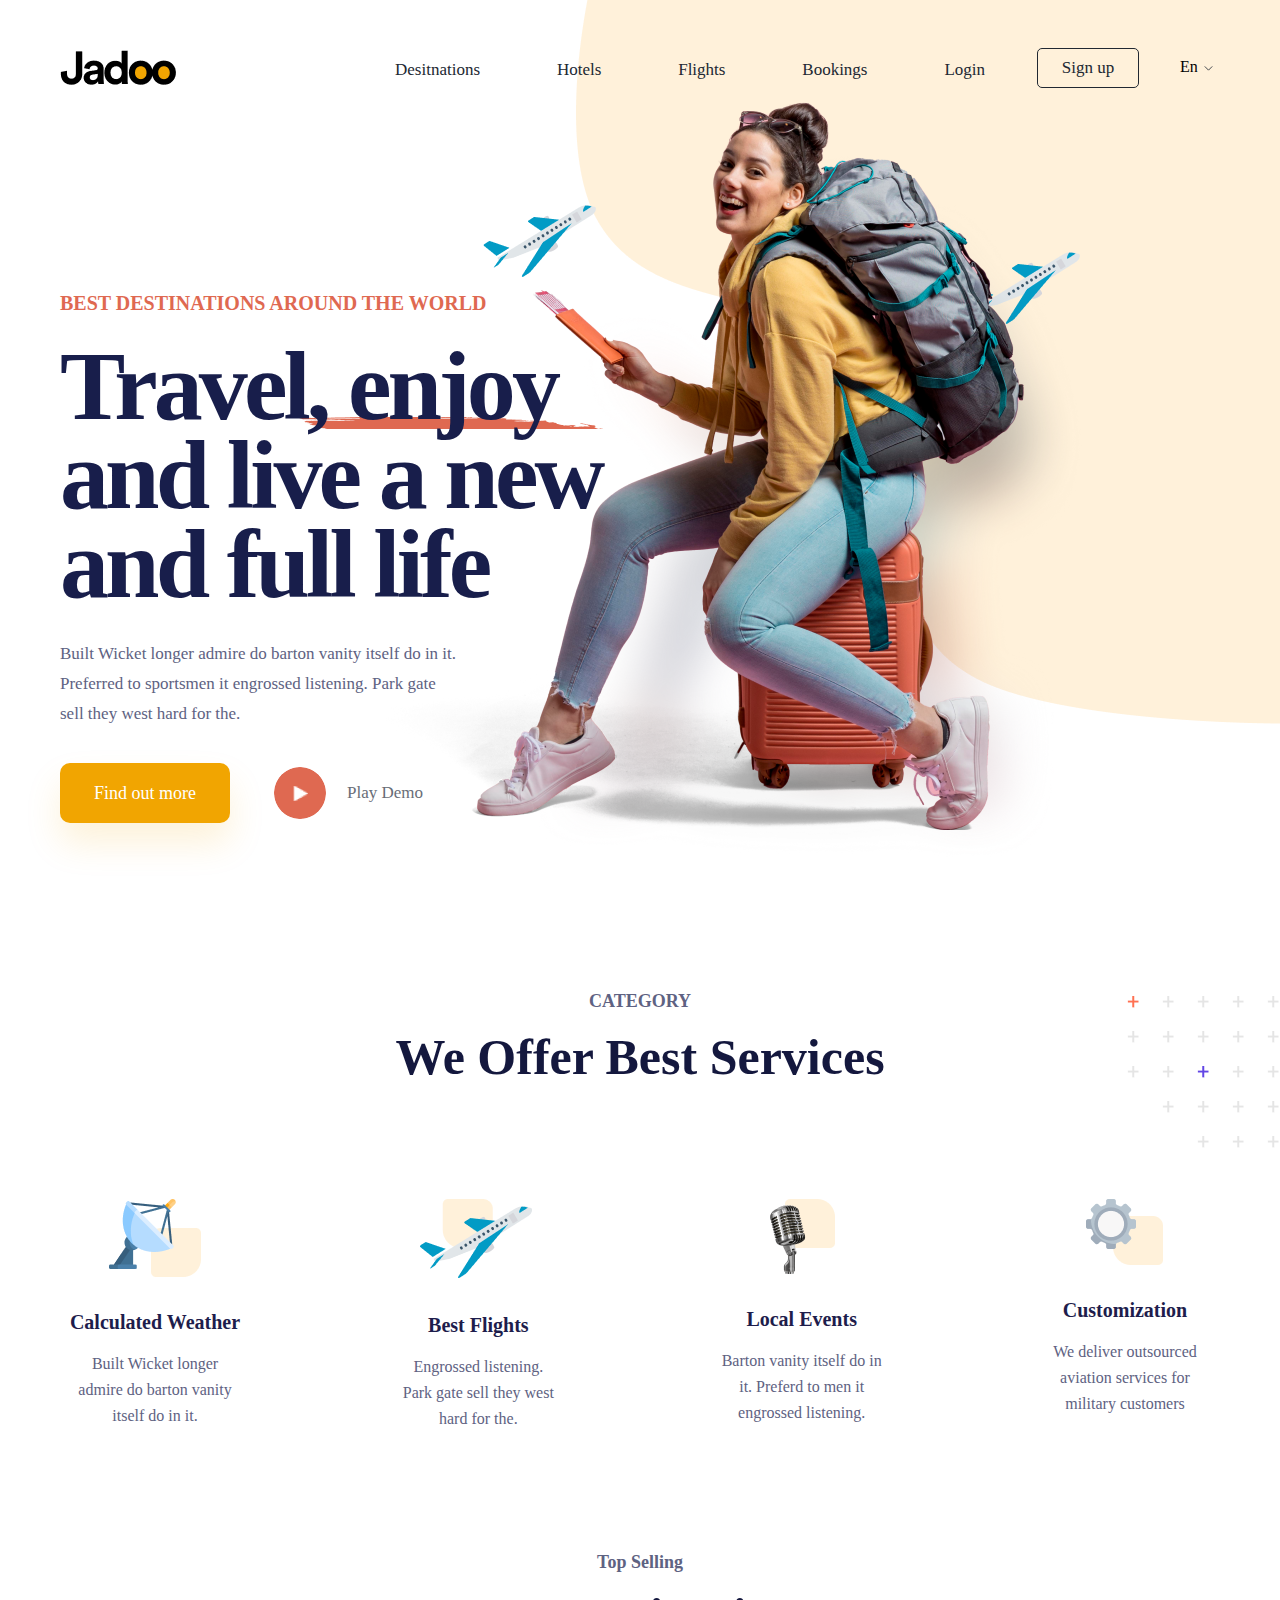
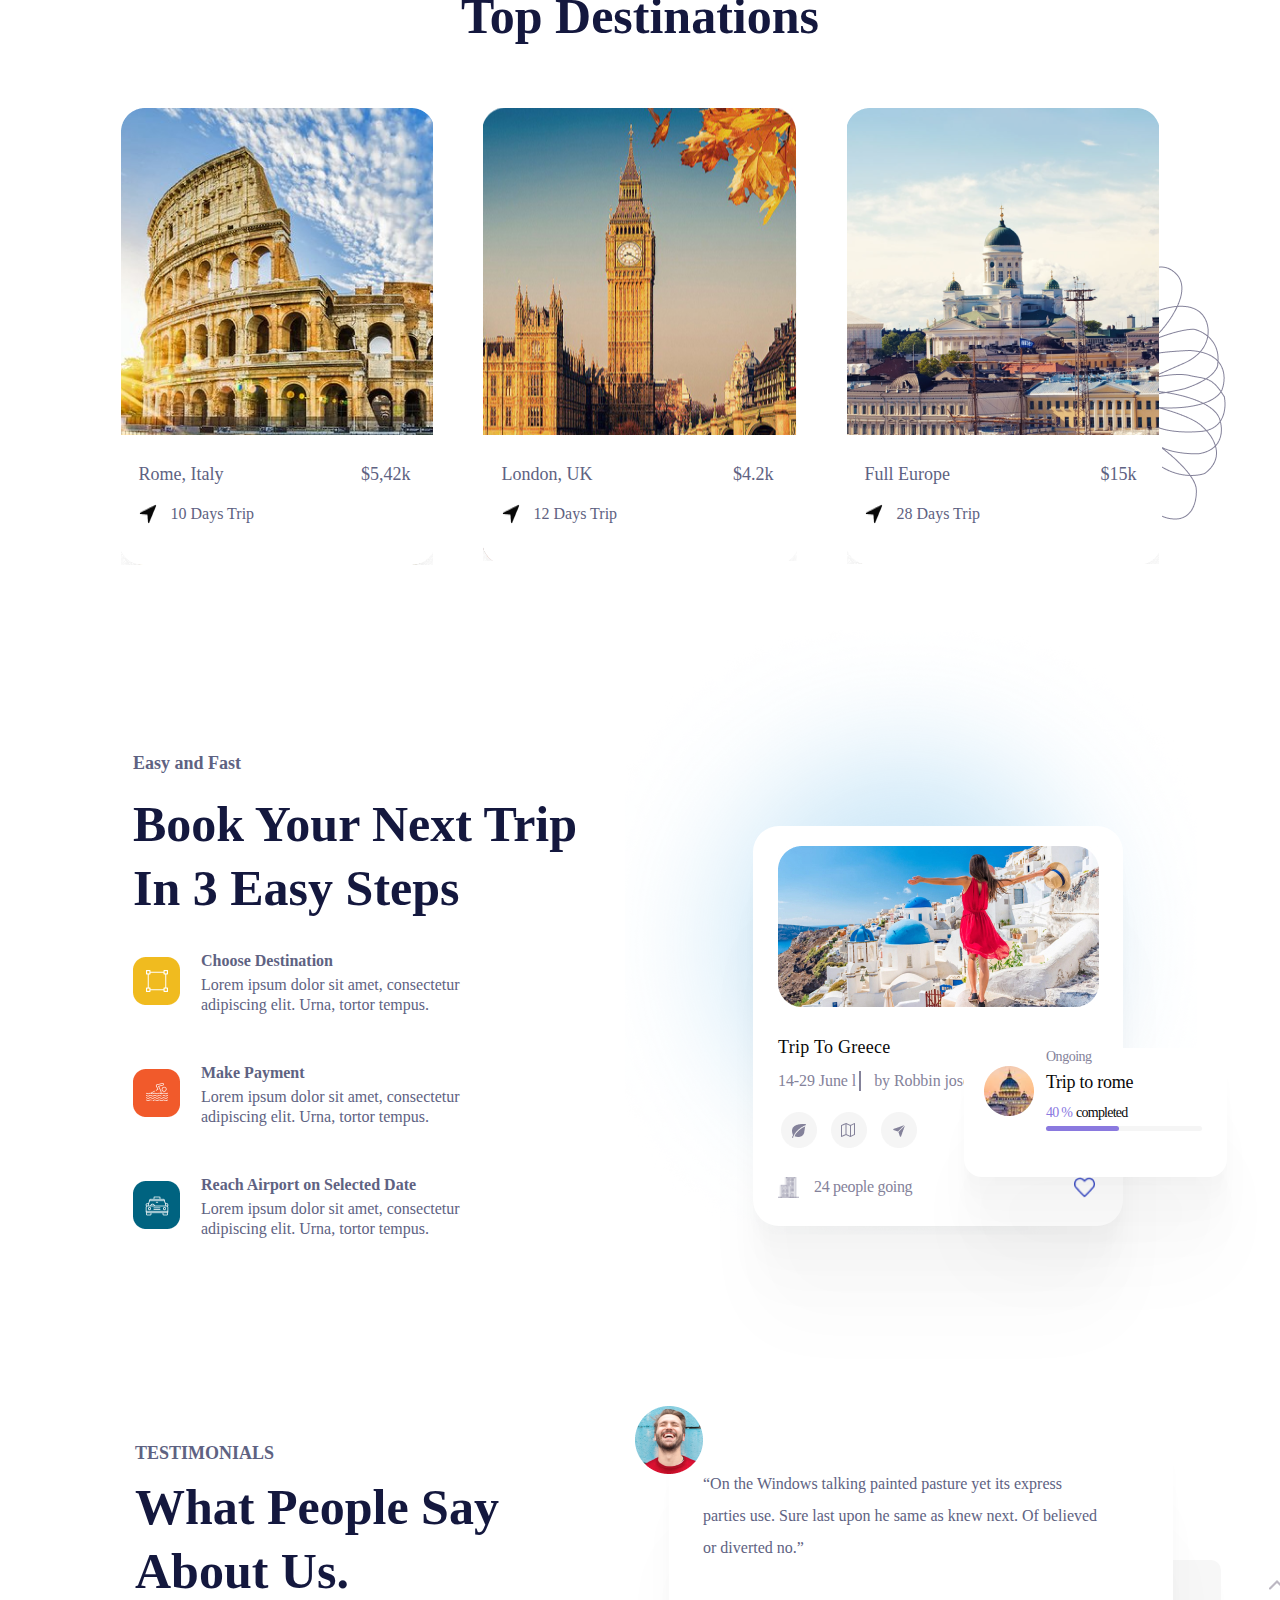
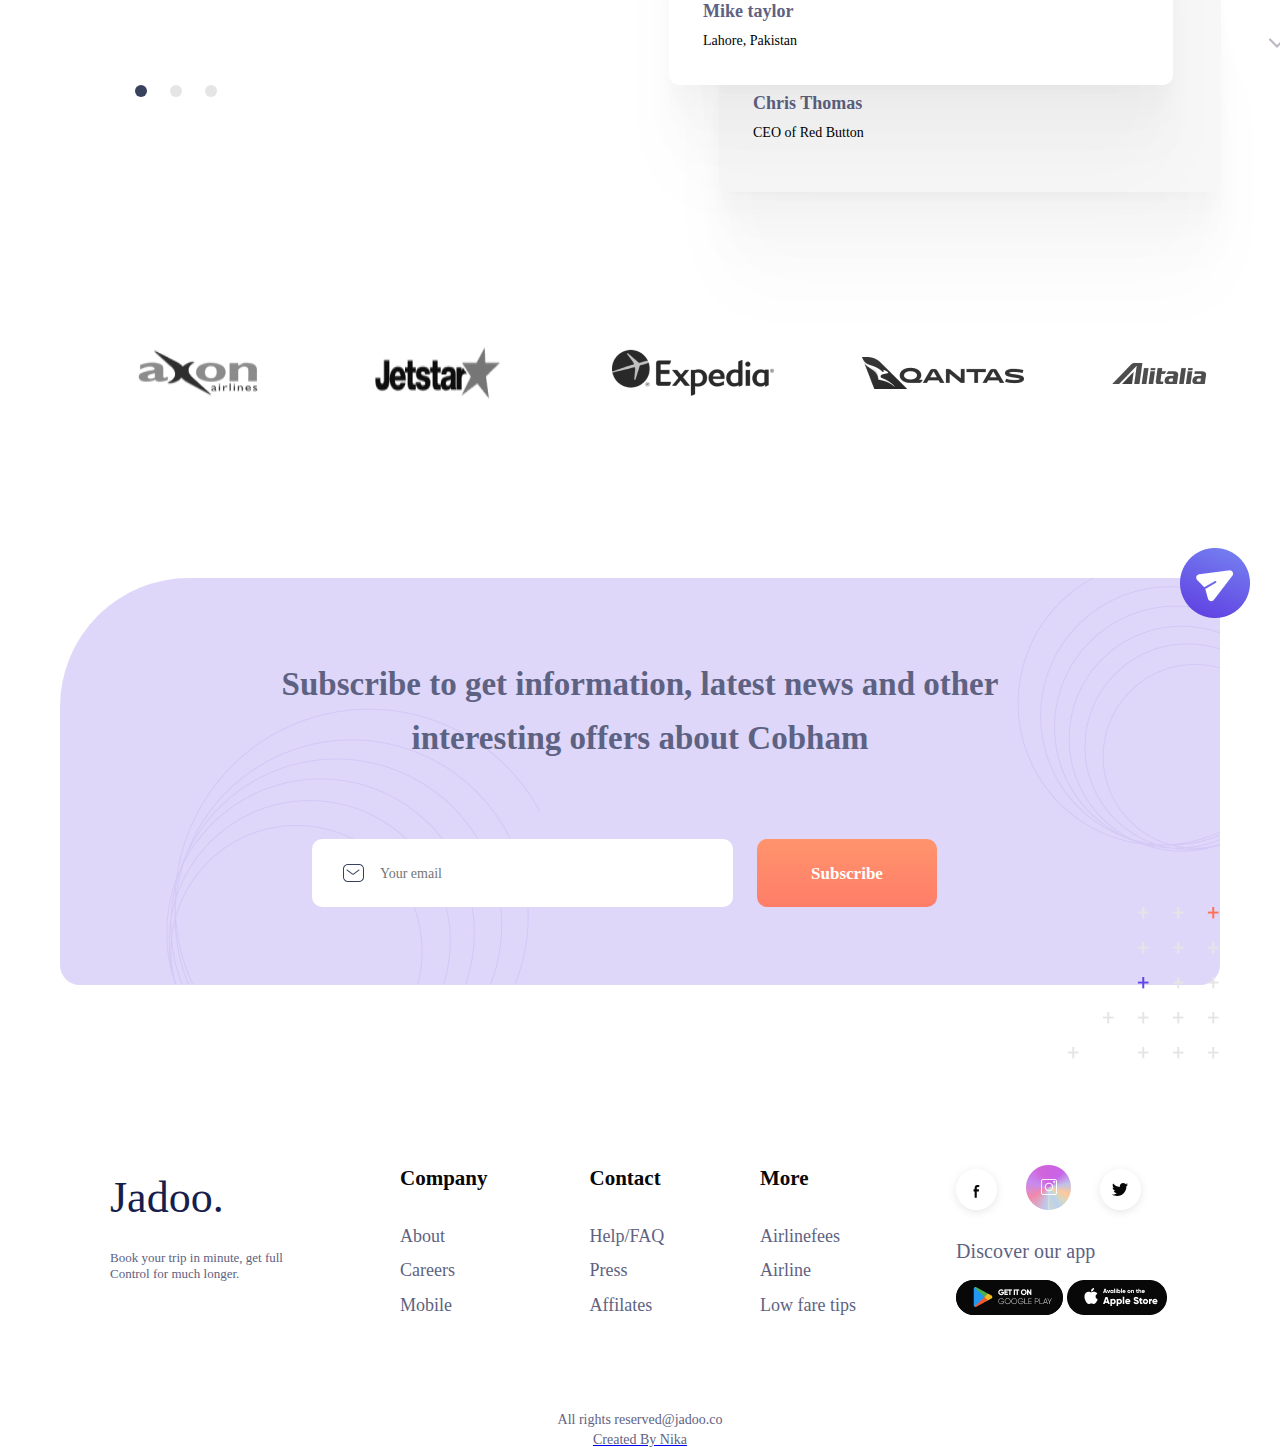
==== index.html @ 40cd3821 "Initial commit" ====
<!-- Created By Nika Titilokashvili -->

<!DOCTYPE html>
<html lang="en">

<head>
    <meta charset="UTF-8">
    <meta http-equiv="X-UA-Compatible" content="IE=edge">
    <meta name="viewport" content="width=device-width, initial-scale=1.0">
    <link rel="stylesheet" href="./css/reset.css">
    <link rel="stylesheet" href="./css/style.css">
    <title>Jadoo</title>
</head>

<body>

    <img src="./img/Decore.png" alt="decore" class="decore">
    <!-- 1160px -->

    <div class="main-cont">

        <header class="header-cont">

            <a href="#" class="logo-link">
                <img src="./img/Logo.png" alt="Logo" class="logo">
            </a>

            <div class="header-menu">

                <ul class="header__menu">

                    <a href="#destinations" class="header__menu-items-link">

                        <li class="header__menu-items">
                            Desitnations
                        </li>

                    </a>

                    <a href="#category" class="header__menu-items-link">

                        <li class="header__menu-items">
                            Hotels
                        </li>

                    </a>

                    <a href="#" class="header__menu-items-link">

                        <li class="header__menu-items">
                            Flights
                        </li>

                    </a>

                    <a href="#" class="header__menu-items-link">

                        <li class="header__menu-items">
                            Bookings
                        </li>

                    </a>

                    <a href="#" class="header__menu-items-link">

                        <li class="header__menu-items">
                            Login
                        </li>

                    </a>

                </ul>

                <div class="reg-cont">

                    <input type="button" value="Sign up" class="header-reg">

                    <div class="language" onclick="changeLanguage()">

                        <h1 class="en">En</h1>


                        <img src="./img/Vector 1.svg" alt="vector-down" class="vector-down">
                        <img src="./img/Vector 1 1.png" alt="vector-up" class="amis-dedac">

                        <div class="lang-drop">

                            <div class="lang-ge">

                                <h1 class="ge">Ge</h1>

                            </div>

                            <div class="lang-ru">

                                <h1 class="Ru">Ru</h1>

                            </div>

                        </div>

                    </div>

                </div>

            </div>

            <div class="burger-lines" onclick="burgerOpen()">
                <div class="line"></div>
                <div class="line"></div>
                <div class="line"></div>
            </div>
        </header>

        <div class="burger__menu-cont">

            <ul class="burger__menu-menu">

                <li class="burger__menu-menu-li">
                    Desitnations
                </li>

                <li class="burger__menu-menu-li">
                    Hotels
                </li>

                <li class="burger__menu-menu-li">
                    Flights
                </li>

                <li class="burger__menu-menu-li">
                    Bookings
                </li>

            </ul>

            <div class="log-reg-cont">
                
                <a href="#">
                    <h3 class="log-resp">Login</h3>
                </a>

                <input type="button" name="" value="Sign up" class="reg-resp">

            </div>

        </div>

        <div class="en-cont" onclick="enVectDown()">

            <h1 class="en1">
                EN
            </h1>

            <img src="./img/Vector 1.svg" alt="vector" class="vector-down-resp">
            <img src="./img/Vector 1 1.png" alt="vector" class="vector-up-resp">

        </div>

        <div class="en-resp-drop">
            <div class="ge-resp-cont">

                <h1 class="ge-resp">Ge</h1>

            </div>

            <div class="ru-resp-cont">

                <h1 class="ru-resp">Ru</h1>

            </div>
        </div>

        <section id="destinations">

            <div class="page1-desitnations">

                <div class="desitnation-cont">

                    <h2 class="desitnation-title">
                        Best Destinations around the world
                    </h2>

                    <h1 class="desitnation-title2">
                        Travel, enjoy
                        and live a new
                        and full life
                    </h1>

                    <p class="desitnation-text">
                        Built Wicket longer admire do barton vanity itself do in it. Preferred to sportsmen it engrossed
                        listening. Park gate sell they west hard for the.
                    </p>

                    <div class="desitnations-btn-cont">

                        <input type="button" value="Find out more" class="desitnation-btn">

                        <div class="desitnation__play-cont">

                            <img src="./img/playbtn.png" alt="Play" class="play-btn">

                            <h1 class="play-text">
                                Play Demo
                            </h1>

                        </div>

                    </div>

                </div>

                <img src="./img/gogodaplane.png" alt="girl-bg" class="girl-bg">


            </div>

        </section>

        <section id="category">

            <img src="./img/pluses.png" alt="pluses" class="pluses">

            <h2 class="category-title">
                CATEGORY
            </h2>

            <h1 class="category-title2">
                We Offer Best Services
            </h1>

            <div class="category-cards">


                <div class="category-card">

                    <img src="./img/calculated-weather.png" alt="weather" class="category-img">

                    <h2 class="category-card-title">
                        Calculated Weather
                    </h2>

                    <h3 class="category-card-text">
                        Built Wicket longer admire do barton vanity itself do in it.
                    </h3>

                    <div class="category-card-hov">

                    </div>

                </div>



                <div class="category-card">

                    <img src="./img/plane.png" alt="plane" class="category-img">

                    <h2 class="category-card-title">
                        Best Flights
                    </h2>

                    <h3 class="category-card-text">
                        Engrossed listening. Park gate sell they west hard for the.
                    </h3>

                    <div class="category-card-hov">

                    </div>

                </div>



                <div class="category-card">

                    <img src="./img/microphone.png" alt="microphone" class="category-img">

                    <h2 class="category-card-title">
                        Local Events
                    </h2>

                    <h3 class="category-card-text">
                        Barton vanity itself do in it. Preferd to men it engrossed listening.
                    </h3>


                    <div class="category-card-hov">

                    </div>

                </div>



                <div class="category-card">

                    <img src="./img/settings.png" alt="settings" class="category-img">

                    <h2 class="category-card-title">
                        Customization
                    </h2>

                    <h3 class="category-card-text">
                        We deliver outsourced
                        aviation services for
                        military customers
                    </h3>


                    <div class="category-card-hov">

                    </div>

                </div>

            </div>

        </section>

        <section id="top-selling">

            <h2 class="top-selling__title">
                Top Selling
            </h2>

            <h1 class="top-selling__title2">
                Top Destinations
            </h1>

            <div class="destination-cards">

                <img src="./img/desitnation-bg.png" alt="desitnation-bg" class="desitnation-bg">

                <div class="destination-card">

                    <img src="./img/rome-italy.png" alt="rome-italy" class="destination-card-img">

                    <div class="desitnation-card-texts">

                        <div class="designation-card-nameprice">

                            <h3 class="desitnation-card-name">
                                Rome, Italy
                            </h3>

                            <p class="desitnation-card-price">
                                $5,42k
                            </p>

                        </div>
                        <div class="desitnation-card-time">

                            <img src="./img/Navigation.png" alt="Navigation" class="navigation-icon">

                            <p class="designation-triptime">
                                10 Days Trip
                            </p>

                        </div>
                    </div>

                </div>

                <div class="destination-card">

                    <img src="./img/london-uk.png" alt="london-uk" class="destination-card-img">

                    <div class="desitnation-card-texts">

                        <div class="designation-card-nameprice">

                            <h3 class="desitnation-card-name">
                                London, UK
                            </h3>

                            <p class="desitnation-card-price">
                                $4.2k
                            </p>

                        </div>

                        <div class="desitnation-card-time">

                            <img src="./img/Navigation.png" alt="Navigation" class="navigation-icon">

                            <p class="designation-triptime">
                                12 Days Trip
                            </p>

                        </div>
                    </div>

                </div>



                <div class="destination-card">

                    <img src="./img/europe.png" alt="Europe" class="destination-card-img">

                    <div class="desitnation-card-texts">

                        <div class="designation-card-nameprice">

                            <h3 class="desitnation-card-name">
                                Full Europe
                            </h3>

                            <p class="desitnation-card-price">
                                $15k
                            </p>

                        </div>

                        <div class="desitnation-card-time">

                            <img src="./img/Navigation.png" alt="Navigation" class="navigation-icon">

                            <p class="designation-triptime">
                                28 Days Trip
                            </p>

                        </div>
                    </div>

                </div>

            </div>

        </section>

        <section id="easy-steps">

            <div class="next-trip">

                <h3 class="easy-steps-title">
                    Easy and Fast
                </h3>

                <h1 class="easy-steps-title2">
                    Book your next trip
                    in 3 easy steps
                </h1>

                <div class="easy-steps-lists">

                    <div class="choose-destination-cont">

                        <img src="./img/choose-destinations.png" alt="choose-destinations" class="easy-steps-list-img">

                        <div class="easy-steps-list-texts">

                            <p class="easy-steps-list-title">
                                Choose Destination
                            </p>

                            <p class="easy-steps-list-text">
                                Lorem ipsum dolor sit amet, consectetur
                                adipiscing elit. Urna, tortor tempus.
                            </p>

                        </div>

                    </div>



                    <div class="make-payment-cont">

                        <img src="./img/make-payment.png" alt="make-payment" class="easy-steps-list-img">

                        <div class="easy-steps-list-texts">

                            <p class="easy-steps-list-title">
                                Make Payment
                            </p>

                            <p class="easy-steps-list-text">
                                Lorem ipsum dolor sit amet, consectetur
                                adipiscing elit. Urna, tortor tempus.
                            </p>

                        </div>

                    </div>



                    <div class="make-payment-cont">

                        <img src="./img/reach-airport.png" alt="reach-airport" class="easy-steps-list-img">

                        <div class="easy-steps-list-texts">

                            <p class="easy-steps-list-title">
                                Reach Airport on Selected Date
                            </p>

                            <p class="easy-steps-list-text">
                                Lorem ipsum dolor sit amet, consectetur
                                adipiscing elit. Urna, tortor tempus.
                            </p>

                        </div>

                    </div>


                </div>

            </div>

            <div class="trip-to-greece-cont">

                <img src="./img/blue-shadow.png" alt="blue-shadow" class="blue-shadow">

                <div class="ongoing-trip-cont">

                    <img src="./img/Mask Group.png" alt="Mask" class="rome">

                    <div class="ongoing-trip-texts">

                        <h2 class="ongoing-trip-title">
                            Ongoing
                        </h2>

                        <h1 class="ongoing-trip-title2">
                            Trip to rome
                        </h1>

                        <div class="completed-cont">

                            <p class="pircent">
                                40 %
                            </p>

                            <p class="completed">
                                completed
                            </p>

                        </div>

                        <div class="label-bg">

                            <div class="label"></div>

                        </div>

                    </div>

                </div>

                <div class="trip-to-greece">

                    <img src="./img/trip-girl.jpg" alt="trip-girl" class="trip-girl">

                    <h2 class="trip-greece-title">
                        Trip To Greece
                    </h2>

                    <div class="trip-greece-texts">

                        <h2 class="trip-greece-date">
                            14-29 June l
                        </h2>

                        <div class="trip-line">

                        </div>

                        <p class="trip-greece-text">
                            by Robbin joseph
                        </p>

                    </div>

                    <div class="trip-greece-icones">

                        <img src="./img/LEAF.png" alt="LEAF" class="trip-greece-icon">

                        <img src="./img/map icon.png" alt="map-icon" class="trip-greece-map-icon">

                        <img src="./img/send.png" alt="send" class="trip-greece-icon">

                    </div>

                    <div class="people-going-cont">

                        <img src="./img/korpusi.png" alt="korpusi" class="korpusi">

                        <p class="people-going">
                            24 people going
                        </p>

                        <img src="./img/heart (6) 1.png" alt="heart" class="heart">

                    </div>

                </div>

            </div>

        </section>

        <section class="people-say">

            <div class="testimonial-titles">

                <h3 class="testimonial-title1">
                    Testimonials
                </h3>

                <h2 class="testimonial-title2">
                    What people say
                    about Us.
                </h2>

                <div class="points">

                    <div class="point1">

                    </div>

                    <div class="point2">

                    </div>

                    <div class="point3">

                    </div>

                </div>

            </div>

            <div class="people-cont">

                <div class="mike-cont">

                    <img src="./img/mike-photo.png" alt="mike" class="mike-photo">

                    <h2 class="mike-say">
                        “On the Windows talking painted pasture yet its express parties use. Sure last upon he same as
                        knew next. Of believed or diverted no.”
                    </h2>

                    <h3 class="mike-fullname">
                        Mike taylor
                    </h3>

                    <h3 class="mike-birth">
                        Lahore, Pakistan
                    </h3>

                </div>

                <div class="cris-cont">

                    <h2 class="mike-say">
                        “On the Windows talking painted pasture yet its express parties use. Sure last upon he same as
                        knew next. Of believed or diverted no.”
                    </h2>

                    <h3 class="mike-fullname">
                        Chris Thomas
                    </h3>

                    <h3 class="mike-birth">
                        CEO of Red Button
                    </h3>

                </div>

                <img src="./img/Vector 2.png" alt="vector" class="vector-up">
                <img src="./img/Vector.png" alt="vector" class="vector-down1">

            </div>

        </section>

        <section class="partners-cont">

            <img src="./img/axon.png" alt="axon" class="partners">

            <img src="./img/jetstar.png" alt="jetstar" class="partners">

            <img src="./img/expedia.png" alt="expedia" class="partners">

            <img src="./img/image 30.png" alt="qantas" class="partners-qantas">

            <img src="./img/alitalia.png" alt="alitalia" class="partners-alitalia">

        </section>

        <section class="subscribers">

            <img src="./img/line2.png" alt="line 2" class="line2">

            <h2 class="subscribe-title">
                Subscribe to get information, latest news and other
                interesting offers about Cobham
            </h2>

            <img src="./img/big-send.png" alt="send" class="big-send">

            <div class="email-btn-cont">

                <div class="email__input-cont">

                    <input type="email" placeholder="Your email" class="email-input">

                </div>

                <input type="button" value="Subscribe" class="subscribe-btn">

            </div>

            <img src="./img/pluses-subscribe.png" alt="pluses" class="subscribe-pluses">

        </section>

        <section id="last-header">

            <div class="jadoo-cont">

                <h2 class="jadoo-title">
                    Jadoo.
                </h2>

                <p class="jadoo-text">
                    Book your trip in minute, get full
                    Control for much longer.
                </p>

            </div>

            <div class="last__header-abouts-cont">

                <div class="company">

                    <h2 class="company-title">
                        Company
                    </h2>


                    <p class="company-menus">
                        About
                    </p>

                    <p class="company-menus">
                        Careers
                    </p>

                    <p class="company-menus">
                        Mobile
                    </p>

                </div>

                <div class="contact">

                    <h2 class="company-title">
                        Contact
                    </h2>


                    <p class="company-menus">
                        Help/FAQ
                    </p>

                    <p class="company-menus">
                        Press
                    </p>

                    <p class="company-menus">
                        Affilates
                    </p>

                </div>

                <div class="more">

                    <h2 class="company-title">
                        More
                    </h2>


                    <p class="company-menus">
                        Airlinefees
                    </p>

                    <p class="company-menus">
                        Airline
                    </p>

                    <p class="company-menus">
                        Low fare tips
                    </p>

                </div>

            </div>

            <div class="social-network__cont">

                <div class="social-networks">

                    <img src="./img/facebook.svg" alt="fb" class="social-networks-fb">

                    <img src="./img/instagram.png" alt="ig" class="social-networks-ig">

                    <img src="./img/twitter.svg" alt="twit" class="social-networks-twit">

                    <p class="social-text">
                        Discover our app
                    </p>

                    <div class="google-play-cont">

                        <img src="./img/Google Play.png" alt="google" class="google">

                        <img src="./img/Play Store.png" alt="app-store" class="app-store">

                    </div>

                </div>

            </div>

        </section>

        <p class="jadooco">
            All rights reserved@jadoo.co
        </p>

        <a href="https://www.facebook.com/nika.titilokashvili.16">
            <p class="Created">
                Created By Nika
            </p>
        </a>

    </div>

    <script src="./main.js"></script>
</body>

</html>
---- css/style.css ----
/* Created By Nika Titilokashvili */

.decore {
    position: absolute;
    right: 0;
    top: 0;
    z-index: -9;
}

.text-background-decore {
    margin-top: 100px;
    z-index: 2;
}

.main-cont {
    max-width: 1160px;
    width: 100%;
    margin: 0 auto;
}

html {
    scroll-behavior: smooth;
}

/* --------------------- Header --------------------- */

.header-cont {
    height: 40px;
    max-width: 1160px;
    width: 100%;
    margin-top: 48px;
}

.sticky {
    position: fixed;
}

.logo {
    margin-top: 2px;
}

.header-menu {
    width: 825px;
    height: 40px;
    float: right;
    display: flex;
    justify-content: space-between;
}

.header__menu {
    display: flex;
    justify-content: space-between;
    width: 590px;
}

.header__menu-items {
    margin-top: 9px;
    color: #212832;

    font-family: 'Poppins-reg';
    font-style: normal;
    font-weight: 400;
    font-size: 17px;
    line-height: 26px;
}

.header__menu-items-link {
    text-decoration: none;
}

.reg-cont {
    width: 183px;
    display: flex;
    float: right;
    justify-content: space-between;
}

.header-reg {
    width: 102px;
    height: 40px;
    background: none;
    border: 1px solid #212832;
    border-radius: 5px;
    color: #212832;

    font-family: 'Volkhov';
    font-style: normal;
    font-weight: 500;
    font-size: 17px;
    line-height: 22px;
}

.header-reg:hover {
    background-color: #000;
    color: #fff;
    cursor: pointer;
}

.language {
    width: 40px;
    display: flex;
}

.language:hover {
    cursor: pointer;
}

.en {
    margin-top: 11px;
}

.en:hover {
    cursor: pointer;
}

.ge {
    margin-top: 1px;
    margin-bottom: 3px;
}

.ge:hover {
    background-color: rgb(218, 215, 215);
    cursor: pointer;
}

.Ru:hover {
    background-color: rgb(218, 215, 215);
    cursor: pointer;
}

.vector-down {
    width: 9px;
    height: 5px;
    margin-top: 18px;
    margin-left: 6px;
}

.vector-down:hover {
    cursor: pointer;
}

.amis-dedac {
    width: 9px;
    height: 5px;
    margin-top: 18px;
    margin-left: 6px;
    display: none;
}

.lang-drop {
    position: absolute;
    margin-top: 30px;
    width: 40px;
    height: 40px;
    display: none;
}


/* --------------------- Desitnations ---------------------- */

.page1-desitnations {
    height: 100vh;
    display: flex;
}

.desitnation-cont {
    max-width: 630px;
    width: 100%;
    height: 535px;
    margin-top: 130px;
    z-index: 1;
}

.desitnation-title {
    margin-top: 70px;
    width: 430px;
    height: 30px;
    text-transform: uppercase;
    color: #DF6951;

    font-family: 'Poppins-bold';
    font-style: normal;
    font-weight: 700;
    font-size: 20px;
    line-height: 30px;
}

.desitnation-title2 {
    height: 267px;
    width: 545px;
    margin-top: 24px;
    letter-spacing: -0.04em;
    z-index: 3;
    color: #181E4B;
    background-image: url(../img/text-background.png);
    background-repeat: no-repeat;
    background-position: right top 75px;

    font-family: 'Volkhov';
    font-style: normal;
    font-weight: 700;
    font-size: 98px;
    line-height: 89px;
}

.desitnation-text {
    width: 400px;
    height: 90px;
    margin-top: 30px;
    color: #5E6282;

    font-family: 'Poppins-reg';
    font-style: normal;
    font-weight: 500;
    font-size: 17px;
    line-height: 30px;
}

.desitnations-btn-cont {
    width: 379px;
    height: 60px;
    margin-top: 34px;
    display: flex;
}

.desitnation-btn {
    width: 170px;
    height: 60px;
    text-align: center;
    color: #FFFFFF;
    background: #F1A501;
    box-shadow: 0px 20px 35px rgba(241, 165, 1, 0.15);
    border-radius: 10px;
    border: none;

    font-family: 'Google Sans';
    font-style: normal;
    font-weight: 500;
    font-size: 18px;
    line-height: 23px;
}

.desitnation-btn:hover {
    cursor: pointer;
    background: #ffae00;
    transition: 0.7s;
}

.desitnation__play-cont {
    display: flex;
    transition: 0.4s;
}

.desitnation__play-cont:hover {
    cursor: pointer;
    transition: 0.4s;
}

.desitnation__play-cont:hover .play-btn {
    margin-top: -3px;
    transition: 0.3s;
}

.desitnation__play-cont:hover .play-text {
    margin-top: 10px;
    transition: 0.4s;
}

.play-btn {
    width: 52px;
    height: 52px;
    margin-top: 4px;
    border-radius: 50%;
    margin-left: 44px;
}

.play-text {
    margin-top: 17px;
    margin-left: 21px;
    color: #686D77;

    font-family: 'Poppins-med';
    font-style: normal;
    font-weight: 500;
    font-size: 17px;
    line-height: 26px;
}

.play-text:hover {
    cursor: pointer;
}

.girl-bg {
    position: absolute;
    z-index: -2;
    top: 100px;
    right: 170px;
}

/* --------------------- category -------------------- */

#category {
    max-width: 1090px;
    width: 100%;
    margin: 0 auto;
    text-align: center;
    display: inline;
    position: relative;
}

.pluses {
    position: absolute;
    right: 0;
    transform: translateX(60px);
}

.category-title {
    color: #5E6282;

    font-family: 'Poppins-bold';
    font-style: normal;
    font-weight: 600;
    font-size: 18px;
    line-height: 27px;
}

.category-title2 {
    margin-top: 10px;
    color: #14183E;

    font-family: 'Volkhov';
    font-style: normal;
    font-weight: 700;
    font-size: 50px;
    line-height: 64px;
    text-transform: capitalize;
}

.category-cards {
    display: flex;
    width: 100%;
    justify-content: space-between;
}

.category-card {
    width: 190px;
    height: 227px;
    margin-top: 110px;
    text-align: center;
    align-items: center;
}

.category-card:hover {
    background: #FFFFFF;
    box-shadow: 0px 100px 80px rgba(0, 0, 0, 0.02), 0px 64.8148px 46.8519px rgba(0, 0, 0, 0.0151852), 0px 38.5185px 25.4815px rgba(0, 0, 0, 0.0121481), 0px 20px 13px rgba(0, 0, 0, 0.01), 0px 8.14815px 6.51852px rgba(0, 0, 0, 0.00785185), 0px 1.85185px 3.14815px rgba(0, 0, 0, 0.00481481);
    border-radius: 36px;
    width: 267px;
    height: 314px;
    transition: 0.7s;
}

.category-card:hover .category-card-hov {
    display: block;
}

.category-card-hov {
    display: none;
    background: #DF6951;
    border-radius: 30px 0px 10px;
    width: 100px;
    height: 100px;
    transform: translateY(30px);
    position: relative;
    left: -50px;
    z-index: -1;
}

.category-card-title {
    margin-top: 29px;
    color: #1E1D4C;

    font-family: 'Poppins-bold';
    font-style: normal;
    font-weight: 600;
    font-size: 20px;
    line-height: 27px;
}

.category-card-text {
    margin-top: 15px;
    color: #5E6282;
    width: 160px;
    margin: 15px auto 0 auto;

    font-family: 'Poppins';
    font-style: normal;
    font-weight: 500;
    font-size: 16px;
    line-height: 26px;
}

/* -------------------------- Top selling -------------------------- */

#top-selling {
    max-width: 1041px;
    width: 100%;
    margin: 123px auto 0 auto;
    text-align: center;
}

.top-selling__title {
    color: #5E6282;

    font-family: 'Poppins-bold';
    font-style: normal;
    font-weight: 600;
    font-size: 18px;
    line-height: 27px;
}

.top-selling__title2 {
    color: #14183E;
    margin-top: 8px;

    font-family: 'Volkhov';
    font-style: normal;
    font-weight: 700;
    font-size: 50px;
    line-height: 64px;
    text-transform: capitalize;
}

.destination-cards {
    margin-top: 60px;
    position: relative;
    display: flex;
    justify-content: space-between;
}

.destination-card {
    width: 315px;
    height: 457px;
    border-radius: 24px;
    position: relative;
    box-shadow: (0px 100px 80px rgba(0, 0, 0, 0.02)), (0px 64.8148px 46.8519px rgba(0, 0, 0, 0.0151852)), (0px 38.5185px 25.4815px rgba(0, 0, 0, 0.0121481)), (0px 20px 13px rgba(0, 0, 0, 0.01)), (0px 8.14815px 6.51852px rgba(0, 0, 0, 0.00785185)), (0px 1.85185px 3.14815px rgba(0, 0, 0, 0.00481481));
}

.destination-card-img {
    margin: 0 auto;
}

.destination-card:hover {
    filter: drop-shadow(0px 100px 80px rgba(0, 0, 0, 0.02)) drop-shadow(0px 64.8148px 46.8519px rgba(0, 0, 0, 0.0151852)) drop-shadow(0px 38.5185px 25.4815px rgba(0, 0, 0, 0.0121481)) drop-shadow(0px 20px 13px rgba(0, 0, 0, 0.01)) drop-shadow(0px 8.14815px 6.51852px rgba(0, 0, 0, 0.00785185)) drop-shadow(0px 1.85185px 3.14815px rgba(0, 0, 0, 0.00481481));
    border-radius: 24px;
    transition: 0.5s;
}

.desitnation-card-texts {
    width: 317px;
    height: 130px;
    background: #FFFFFF;
    border-radius: 0px 0px 24px 24px;
    position: absolute;
    left: -1px;
    right: 0;
    bottom: 0;
}

.designation-card-nameprice {
    margin-top: 28px;
    display: flex;
}

.desitnation-card-price {
    margin-right: 25px;
    margin-left: auto;
    color: #5E6282;

    font-family: 'Poppins-med';
    font-style: normal;
    font-weight: 500;
    font-size: 18px;
    line-height: 124.5%;
}

.desitnation-card-name {
    margin-left: 20px;
    color: #5E6282;

    font-family: 'Poppins-med';
    font-style: normal;
    font-weight: 500;
    font-size: 18px;
    line-height: 124.5%;
}

.desitnation-card-time {
    margin-top: 19px;
    display: flex;
}

.designation-triptime {
    color: #5E6282;

    font-family: 'Poppins-med';
    font-style: normal;
    font-weight: 500;
    font-size: 16px;
    line-height: 124.5%;
}

.navigation-icon {
    margin-left: 20px;
    margin-right: 14px;
}

.desitnation-bg {
    position: absolute;
    top: 158px;
    right: 0;
    transform: translateX(65px);
}


/* ------------------------------ easy steps ------------------------ */

#easy-steps {
    max-width: 1114px;
    width: 100%;
    margin: 185px auto 0 auto;
    transform: translateX(50px);
    display: flex;
}

.next-trip {
    width: 500px;
}

.easy-steps-title {
    color: #5E6282;

    font-family: 'Poppins-bold';
    font-style: normal;
    font-weight: 600;
    font-size: 18px;
    line-height: 27px;
}

.easy-steps-title2 {
    margin-top: 15px;
    width: 450px;
    color: #14183E;

    font-family: 'Volkhov';
    font-style: normal;
    font-weight: 700;
    font-size: 50px;
    line-height: 64px;
    text-transform: capitalize;
}

.easy-steps-lists {
    width: 395px;
    height: 289px;
    margin-top: 31px;
}

.choose-destination-cont {
    width: 395px;
    height: 64px;
    display: flex;
}

.easy-steps-list-img {
    width: 47px;
    height: 48px;
    margin-top: 6px;
    margin-right: 21px;
}

.easy-steps-list-title {
    color: #5E6282;

    font-family: 'Poppins-bold';
    font-style: normal;
    font-weight: 700;
    font-size: 16px;
    line-height: 124.5%;
}

.easy-steps-list-text {
    margin-top: 4px;
    color: #5E6282;

    font-family: 'Poppins';
    font-style: normal;
    font-weight: 400;
    font-size: 16px;
    line-height: 124.5%;
}

.make-payment-cont {
    width: 395px;
    height: 64px;
    display: flex;
    margin-top: 48px;
}

.trip-to-greece-cont {
    width: 485px;
    height: 459px;
    margin: auto auto auto 120px;
}

.trip-to-greece {
    width: 370px;
    height: 400px;
    margin-top: 60px;
    background: #FFFFFF;
    box-shadow: 0px 100px 80px rgba(0, 0, 0, 0.02), 0px 64.8148px 46.8519px rgba(0, 0, 0, 0.0151852), 0px 38.5185px 25.4815px rgba(0, 0, 0, 0.0121481), 0px 20px 13px rgba(0, 0, 0, 0.01), 0px 8.14815px 6.51852px rgba(0, 0, 0, 0.00785185), 0px 1.85185px 3.14815px rgba(0, 0, 0, 0.00481481);
    border-radius: 26px;
}

.trip-girl {
    margin-top: 20px;
    margin-left: 25px;
}

.trip-greece-title {
    margin-top: 26px;
    margin-left: 25px;
    color: #080809;

    font-family: 'Poppins-med';
    font-style: normal;
    font-weight: 500;
    font-size: 18px;
    line-height: 124.5%;
    letter-spacing: 0.015em;
}

.trip-greece-texts {
    margin-top: 13px;
    margin-left: 25px;
    display: flex;
}

.trip-line {
    background: #84829A;
    border: 1px solid #84829A;
    margin-left: 3px;
}

.trip-greece-date {
    color: #84829A;

    font-family: 'Poppins-med';
    font-style: normal;
    font-weight: 500;
    font-size: 16px;
    line-height: 124.5%;
    letter-spacing: -0.005em;
}

.trip-greece-text {
    margin-left: 13px;
    color: #84829A;

    font-family: 'Poppins-med';
    font-style: normal;
    font-weight: 500;
    font-size: 16px;
    line-height: 124.5%;
    letter-spacing: -0.005em;
}

.trip-greece-icones {
    width: 139px;
    height: 36px;
    margin-top: 21px;
    margin-left: 28px;
    justify-content: space-between;
}

.trip-greece-map-icon {
    margin-left: 10px;
    margin-right: 10px;
}

.people-going-cont {
    width: auto;
    height: 21px;
    margin-left: 25px;
    margin-top: 29px;
    display: flex;
}

.people-going {
    margin-left: 15px;
    width: 100px;
    color: #84829A;

    font-family: 'Poppins-med';
    font-style: normal;
    font-weight: 500;
    font-size: 16px;
    line-height: 124.5%;
    letter-spacing: -0.02em;
}

.blue-shadow {
    position: absolute;
    top: -120px;
    z-index: -3;
}

.ongoing-trip-cont {
    position: absolute;
    top: 298px;
    right: 20px;
    width: 263px;
    height: 129px;
    display: flex;
    background: #FFFFFF;
    box-shadow: 0px 100px 80px rgba(0, 0, 0, 0.02), 0px 64.8148px 46.8519px rgba(0, 0, 0, 0.0151852), 0px 38.5185px 25.4815px rgba(0, 0, 0, 0.0121481), 0px 20px 13px rgba(0, 0, 0, 0.01), 0px 8.14815px 6.51852px rgba(0, 0, 0, 0.00785185), 0px 1.85185px 3.14815px rgba(0, 0, 0, 0.00481481);
    border-radius: 18px;
}

.rome {
    margin: 18px 0 0 20px;
    width: 50px;
    height: 50px;
}

.ongoing-trip-title {
    color: #84829A;

    font-family: 'Poppins-med';
    font-style: normal;
    font-weight: 500;
    font-size: 14px;
    line-height: 124.5%;
    letter-spacing: -0.035em;
}

.ongoing-trip-texts {
    width: 156px;
    height: 89px;
    margin-left: 12px;
}

.ongoing-trip-title2 {
    margin-top: 6px;
    color: #080809;

    font-family: 'Poppins-med';
    font-style: normal;
    font-weight: 500;
    font-size: 18px;
    line-height: 124.5%;
    letter-spacing: -0.015em;
}

.completed-cont {
    width: 101px;
    height: 17px;
    margin-top: 10px;
    display: flex;
}

.pircent {
    color: #8A79DF;

    font-family: 'Poppins-med';
    font-style: normal;
    font-weight: 500;
    font-size: 14px;
    line-height: 124.5%;
    letter-spacing: -0.055em;
}

.completed {
    margin-left: 4px;
    color: #080809;

    font-family: 'Poppins-med';
    font-style: normal;
    font-weight: 500;
    font-size: 14px;
    line-height: 124.5%;
    letter-spacing: -0.055em;
}

.label-bg {
    margin-top: 5px;
    width: 156px;
    height: 5px;
    background: #F5F5F5;
    border-radius: 30px;
}

.label {
    background: #8A79DF;
    border-radius: 30px;
    width: 73px;
    height: 5px;
}

.heart {
    margin-left: 160px;
}


/* ------------------------------------- People say ------------------------------------ */

.people-say {
    max-width: 1160px;
    margin-top: 200px;
    margin: 200px auto 0 75px;
    display: flex;
    position: relative;
    width: 100%;
}

.testimonial-titles {
    max-width: 410px;
    width: 100%;
}

.testimonial-title1 {
    color: #5E6282;

    font-family: 'Poppins-bold';
    font-style: normal;
    font-weight: 600;
    font-size: 18px;
    line-height: 27px;
    text-transform: uppercase;
}

.testimonial-title2 {
    margin-top: 8px;
    color: #14183E;

    font-family: 'Volkhov';
    font-style: normal;
    font-weight: 700;
    font-size: 50px;
    line-height: 64px;
    text-transform: capitalize;
    color: #14183E;
}

.points {
    width: 82px;
    height: 12px;
    margin-top: 82px;
    display: flex;
    justify-content: space-between;
}

.point1 {
    width: 12px;
    height: 12px;
    background: #39425D;
    border-radius: 50%;
}

.point2 {
    width: 12px;
    height: 12px;
    background: #E5E5E5;
    border-radius: 50%;
}

.point3 {
    width: 12px;
    height: 12px;
    background: #E5E5E5;
    border-radius: 50%;
}

.people-cont {
    width: 590px;
    height: 356px;
    margin-left: 87px;
}

.mike-cont {
    position: absolute;
    width: 504px;
    height: 245px;
    margin-left: 37px;
    z-index: 2;

    background: #FFFFFF;
    box-shadow: 0px 100px 80px rgba(0, 0, 0, 0.02), 0px 64.8148px 46.8519px rgba(0, 0, 0, 0.0151852), 0px 38.5185px 25.4815px rgba(0, 0, 0, 0.0121481), 0px 20px 13px rgba(0, 0, 0, 0.01), 0px 8.14815px 6.51852px rgba(0, 0, 0, 0.00785185), 0px 1.85185px 3.14815px rgba(0, 0, 0, 0.00481481);
    border-radius: 10px;
}

.mike-photo {
    position: absolute;
    top: -34px;
    transform: translateX(-34px);
}

.mike-say {
    color: #5E6282;
    width: 402px;
    margin-top: 28px;
    margin-left: 34px;

    font-family: 'Poppins-med';
    font-style: normal;
    font-weight: 500;
    font-size: 16px;
    line-height: 32px;
}

.mike-fullname {
    margin: 34px auto auto 34px;
    color: #5E6282;

    font-family: 'Poppins-bold';
    font-style: normal;
    font-weight: 600;
    font-size: 18px;
    line-height: 27px;
}

.mike-birth {
    margin: 5px auto auto 34px;

    font-family: 'Poppins-med';
    font-style: normal;
    font-weight: 500;
    font-size: 14px;
    line-height: 21px;
}

.cris-cont {
    margin-top: 120px;
    margin-left: 87px;
    z-index: 1;
    width: 502px;
    height: 232px;
    background-color: #F7F7F7;
    box-shadow: 0px 100px 80px rgba(0, 0, 0, 0.02), 0px 64.8148px 46.8519px rgba(0, 0, 0, 0.0151852), 0px 38.5185px 25.4815px rgba(0, 0, 0, 0.0121481), 0px 20px 13px rgba(0, 0, 0, 0.01), 0px 8.14815px 6.51852px rgba(0, 0, 0, 0.00785185), 0px 1.85185px 3.14815px rgba(0, 0, 0, 0.00481481);
    border-radius: 10px;
}

.vector-up {
    position: absolute;
    right: 10px;
    top: 140px;
}

.vector-down1 {
    position: absolute;
    right: 10px;
    top: 198px;
}

/* ------------------------- Partners -------------------- */

.partners-cont {
    max-width: 1073px;
    margin-left: 73px;
    margin-top: 96px;
    display: flex;
    justify-content: space-between;
}

.partners {
    filter: grayscale(1);
    transition: 0.5s;
}

.partners:hover {
    filter: grayscale(0);
    background: #FFFFFF;
    box-shadow: 0px 100px 80px rgba(0, 0, 0, 0.02), 0px 64.8148px 46.8519px rgba(0, 0, 0, 0.0151852), 0px 38.5185px 25.4815px rgba(0, 0, 0, 0.0121481), 0px 20px 13px rgba(0, 0, 0, 0.01), 0px 8.14815px 6.51852px rgba(0, 0, 0, 0.00785185), 0px 1.85185px 3.14815px rgba(0, 0, 0, 0.00481481);
    border-radius: 10px;
    cursor: pointer;
    transition: 0.5s;
}

.partners-qantas {
    filter: grayscale(1);
    transition: 0.5s;
    width: 162px;
    height: 32px;
    margin: auto 0;
}

.partners-qantas:hover {
    filter: grayscale(0);
    background: #FFFFFF;
    box-shadow: 0px 100px 80px rgba(0, 0, 0, 0.02), 0px 64.8148px 46.8519px rgba(0, 0, 0, 0.0151852), 0px 38.5185px 25.4815px rgba(0, 0, 0, 0.0121481), 0px 20px 13px rgba(0, 0, 0, 0.01), 0px 8.14815px 6.51852px rgba(0, 0, 0, 0.00785185), 0px 1.85185px 3.14815px rgba(0, 0, 0, 0.00481481);
    border-radius: 10px;
    cursor: pointer;
}

.partners-alitalia {
    filter: grayscale(1);
    transition: 0.5s;
    width: 94px;
    height: 21px;
    margin: auto 0;
}

.partners-alitalia:hover {
    filter: grayscale(0);
    cursor: pointer;
    background: #FFFFFF;
    box-shadow: 0px 100px 80px rgba(0, 0, 0, 0.02), 0px 64.8148px 46.8519px rgba(0, 0, 0, 0.0151852), 0px 38.5185px 25.4815px rgba(0, 0, 0, 0.0121481), 0px 20px 13px rgba(0, 0, 0, 0.01), 0px 8.14815px 6.51852px rgba(0, 0, 0, 0.00785185), 0px 1.85185px 3.14815px rgba(0, 0, 0, 0.00481481);
    border-radius: 10px;
}

.subscribers {
    max-width: 1170px;
    height: 407px;
    background: #DFD7F9;
    margin-top: 124px;
    border-radius: 129px 20px 20px 20px;
    position: relative;
    z-index: 1;
    background-image: url(../img/subscribe\ line1.png);
    background-repeat: no-repeat;
    background-position-y: 45px;
}

/* .line1 {
    position: absolute;
    left: -80px;
    bottom: 5px;
    z-index: 2;
} */

.line2 {
    position: absolute;
    right: 0;
    top: 0;
}

.subscribe-title {
    margin: 0 auto;
    padding-top: 79px;
    width: 859px;
    height: 108px;
    color: #5E6282;

    font-family: 'Poppins-bold';
    font-style: normal;
    font-weight: 600;
    font-size: 33px;
    line-height: 54px;
    text-align: center;
}

.big-send {
    position: absolute;
    right: -30px;
    top: -30px;
}

.email__input-cont {
    width: 421px;
    height: 68px;
    background: #FFFFFF;
    border-radius: 10px;
    margin-left: 252px;
    background-image: url(../img/email.png);
    background-repeat: no-repeat;
    background-position: 31px;
    z-index: 3;
}

.email-input {
    margin-left: 66px;
    margin-top: 25px;
    font-family: 'Poppins-reg';
    font-style: normal;
    font-weight: 400;
    font-size: 14px;
    line-height: 17px;
    color: #39425D;
    border: none;
}

.email-btn-cont {
    display: flex;
    margin-top: 74px;
}

.subscribe-btn {
    width: 180px;
    height: 68px;
    margin-left: 24px;
    background: linear-gradient(180deg, #FF946D 0%, #FF7D68 100%);
    border-radius: 10px;
    border: none;
    color: #FFFFFF;
    font-family: 'opensansreg';
    font-style: normal;
    font-weight: 600;
    font-size: 17px;
    line-height: 23px;
    transition: 0.5s;
}

.subscribe-btn:hover {
    cursor: pointer;
    width: 190px;
    height: 75px;
    margin-top: -4px;
    transition: 0.4s;
}

.subscribe-pluses {
    position: absolute;
    right: -100px;
    bottom: -80px;
}

/* ----------------------------- last-header -------------------------- */

#last-header {
    width: 1060px;
    height: 160px;
    margin: 180px auto 0 auto;
    display: flex;
}

.jadoo-cont {
    width: 207px;
    height: 133px;
}

.jadoo-title {
    color: #181E4B;

    font-family: 'Poppins-med';
    font-style: normal;
    font-weight: 500;
    font-size: 44px;
    line-height: 66px;
}

.jadoo-text {
    color: #5E6282;
    margin-top: 19px;

    font-family: 'Poppins-med';
    font-style: normal;
    font-weight: 500;
    font-size: 13px;
    line-height: 124.5%;
}

.last__header-abouts-cont {
    width: 474px;
    height: 153px;
    margin-left: 83px;
    display: flex;
    justify-content: space-between;
}

.company {
    width: 108px;
    height: 151px;
}

.company-title {
    color: #080809;
    margin-bottom: 34px;

    font-family: 'Poppins-bold';
    font-style: normal;
    font-weight: 700;
    font-size: 21px;
    line-height: 124.5%;
}

.company-menus {
    margin-top: 12px;
    color: #5E6282;

    font-family: 'Poppins-med';
    font-style: normal;
    font-weight: 500;
    font-size: 18px;
    line-height: 124.5%;
}

.company-menus:hover {
    cursor: pointer;
    color: #444547;
}

.contact {
    width: 89px;
    height: 151px;
}

.more {
    width: 114px;
    height: 153px;
}

.social-network__cont {
    max-width: 214px;
    width: 100%;
    height: 147px;
    margin-left: 82px;
}

.social-networks {
    max-width: 200px;
    height: 45px;
}

/* .social-networks-img {
    background: #FFFFFF;
    box-shadow: 0px 2px 10px rgba(0, 0, 0, 0.1);
    border-radius: 50%;
}

.social-networks-img:hover {
    width: 45px;
    height: 45px;
} */

.social-networks-fb {
    background: #FFFFFF;
    box-shadow: 0px 2px 10px rgba(0, 0, 0, 0.1);
    border-radius: 50%;
    margin-right: 25px;
}

.social-networks-fb:hover {
    width: 45px;
    height: 45px;
    cursor: pointer;
}

.social-networks-ig:hover {
    width: 47px;
    height: 47px;
    cursor: pointer;
}

.social-networks-twit {
    background: #FFFFFF;
    box-shadow: 0px 2px 10px rgba(0, 0, 0, 0.1);
    border-radius: 50%;
    margin-left: 25px;
}

.social-networks-twit:hover {
    width: 45px;
    height: 45px;
    cursor: pointer;
}

.social-text {
    color: #5E6282;
    margin-top: 26px;

    font-family: 'Poppins-med';
    font-style: normal;
    font-weight: 500;
    font-size: 20px;
    line-height: 124.5%;
    letter-spacing: 0.005em;
}

.google-play-cont {
    width: 214px;
    height: 35px;
    margin-top: 16px;
    justify-content: space-between;
}

.google {
    width: 107px;
    height: 35px;
    background: #080809;
    border-radius: 17.5px;
}

.google:hover {
    cursor: pointer;
}

.app-store:hover {
    cursor: pointer;
}

.google-photo {
    margin: 7px 0 auto 17px;
}

.jadooco {
    color: #5E6282;
    text-align: center;
    margin-top: 86px;
    font-family: 'Poppins';
    font-style: normal;
    font-weight: 500;
    font-size: 14px;
    line-height: 124.5%;
}

.Created {
    color: #5E6282;
    text-align: center;
    margin-top: 5px;
    font-family: 'Poppins';
    font-style: normal;
    font-weight: 500;
    font-size: 14px;
    /* line-height: 124.5%; */
    text-decoration: none;
}

.fixed {
    background-color: black;
    z-index: 999;
    position: fixed;
}

.burger__menu-cont {
    position: absolute;
    background-color: #3e4042;
    right: 2px;
    width: 150px;
    height: 250px;
    display: none;
    z-index: 999;
}

.burger-lines {
    width: 46px;
    height: 38px;
    float: right;
    display: none;
}

.burger-lines:hover {
    cursor: pointer;
}

.line {
    width: 45px;
    height: 8px;
    background-color: black;
    margin-top: 3px;
}

.burger__menu-menu {
    display: grid;
    text-align: right;
}

.burger__menu-menu-li {
    margin-top: 9px;
    color: #f3f3f3;
    margin-right: auto;
    margin-left: auto;

    font-family: 'Poppins-reg';
    font-style: normal;
    font-weight: 400;
    font-size: 17px;
    line-height: 26px;
}

.en-cont {
    width: 40px;
    margin-right: 50px;
    margin-top: -30px;
    float: right;
    display: none;
}
.en-cont:hover {
    cursor: pointer;
}

.vector-up-resp {
    width: 9px;
    height: 5px;
    margin-top: 5px;
    margin-left: 5px;
    display: none;
}

.en-resp-drop {
    margin-top: -10px;
    width: 40px;
    float: right;
    margin-right: 50px;
    display: none;
}

.ru-resp-cont {
    margin-top: 2px;
}


.vector-down-resp {
    margin-top: 5px;
    margin-left: 5px;
    width: 9px;
    height: 5px;
}

.log-resp {
    color: #212832;

    font-family: 'Poppins-reg';
    font-style: normal;
    font-weight: 400;
    font-size: 17px;
    line-height: 26px;
}

.reg-resp {
    float: right;
    background: none;

    width: 102px;
    height: 40px;
    border: 1px solid #d8d8d8;
    border-radius: 5px;
    text-align: center;
    color: #f3f3f3;
}

.log-resp {
    color: #f3f3f3;
    text-align: center;
    margin-top: 20px;
    margin-bottom: 9px;

    font-family: 'Poppins-reg';
    font-style: normal;
    font-weight: 400;
    font-size: 17px;
    line-height: 26px;
}

.log-reg-cont {
    height: 100px;
    width: 100px;
    margin: 0 auto;
}

/* ----------------------- Responsive --------------------- */

@media (max-width: 1387px) {

    .blue-shadow {
        right: 50px;
    }

    .subscribe-pluses {
        right: 0;
    }

}

@media (max-width: 1210px) {

    .desitnation-cont {
        margin-left: 20px;
    }

    .girl-bg {
        width: 700px;
        height: 700px;
    }

    .logo {
        margin-left: 8px;
    }

}

@media (max-width: 990px) {

    .header-menu {
        display: none;
    }

    .burger-lines {
        display: block;
    }

    .header-menu {
        max-width: 200px;
    }

    .en-cont {
        display: flex;
        z-index: 999;
    }

}

@media (max-width: 920px) {

    .girl-bg {
        width: 600px;
        height: 600px;
    }

}

@media (max-width: 800px) {

    .girl-bg {
        display: none;
    }

    .decore {
        max-width: 98%;
    }

    .desitnation-cont {
        margin-top: 30px;
    }

    .desitnation-title2 {
        font-size: 80px;
        width: 95%;
    }

}

@media (max-width: 510px) {

    .desitnation-title2 {
        font-size: 70px;
        line-height: 70px;
    }

    .desitnation-text {
        margin-top: -30px;
    }

    .desitnation-cont {
        margin-top: 10px;
    }

}

@media (max-width: 480px) {

    .desitnation-title {
        font-size: 17px;
        margin-top: 30px;
    }

}

@media (max-width: 450px) {

    .desitnation-text {
        font-size: 16px;
        line-height: 20px;
    }

    .desitnations-btn-cont {
        margin-top: 20px;
    }

}

@media (max-width: 440px) {

    .desitnation-title2 {
        font-size: 60px;
        background-image: none;
    }

    .desitnation-text {
        width: 90%;
    }

}

@media (max-width: 420px) {

    .play-btn {
        margin-left: 10px;
    }

}

@media (max-width: 410px) {

    .desitnation-title {
        font-size: 15px;
    }

}

@media (max-width: 385px) {

    .desitnation-title2 {
        font-size: 55px;
        line-height: 55px;
    }

}

@media (max-width: 380px)  {

    .desitnation-btn {
        width: 140px;
        height: 50px;
    }

    .play-btn {
        width: 40px;
        height: 40px;
    }

    .play-text {
        margin-top: 11px;
        margin-left: 5px;
    }

}

@media (max-width: 365px) {

    .desitnation-title {
        font-size: 13px;
    }

}

@media (max-width: 360px) {

    .desitnation-title2 {
        width: 90%;
    }

}
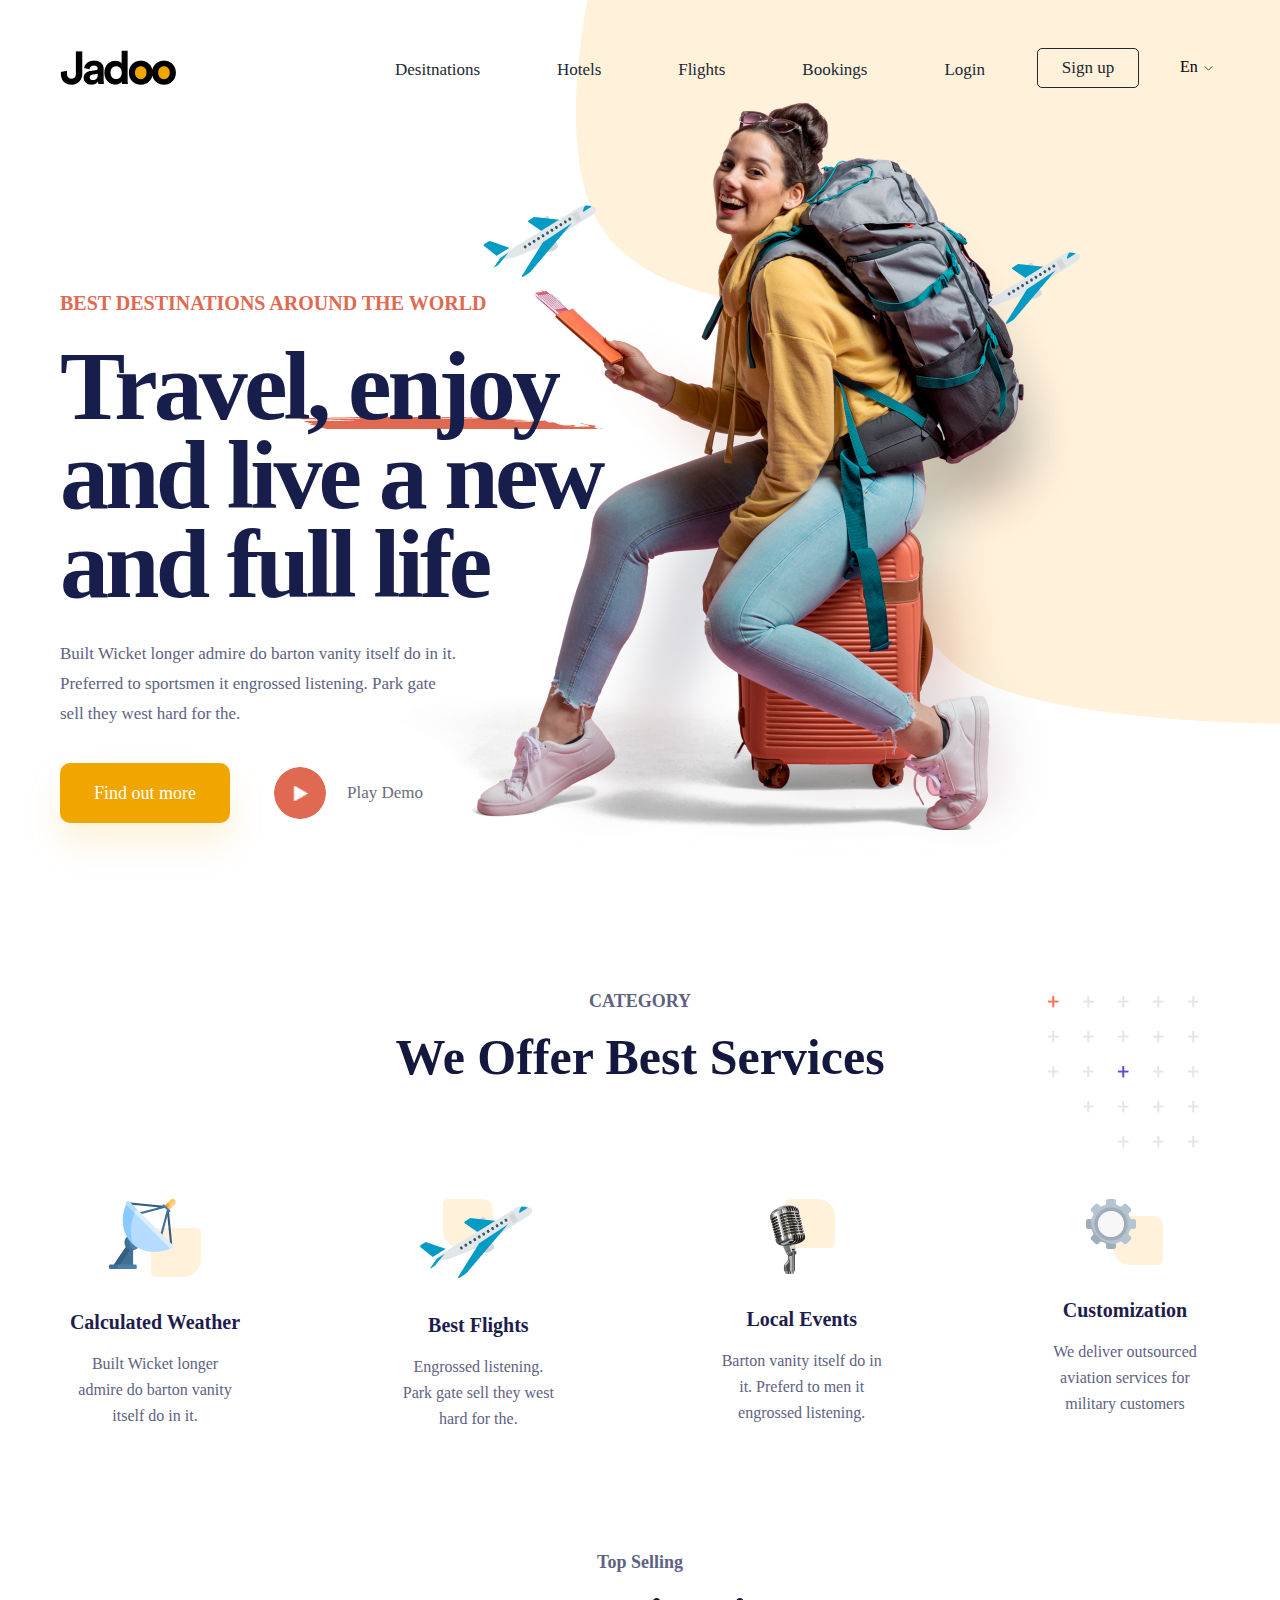
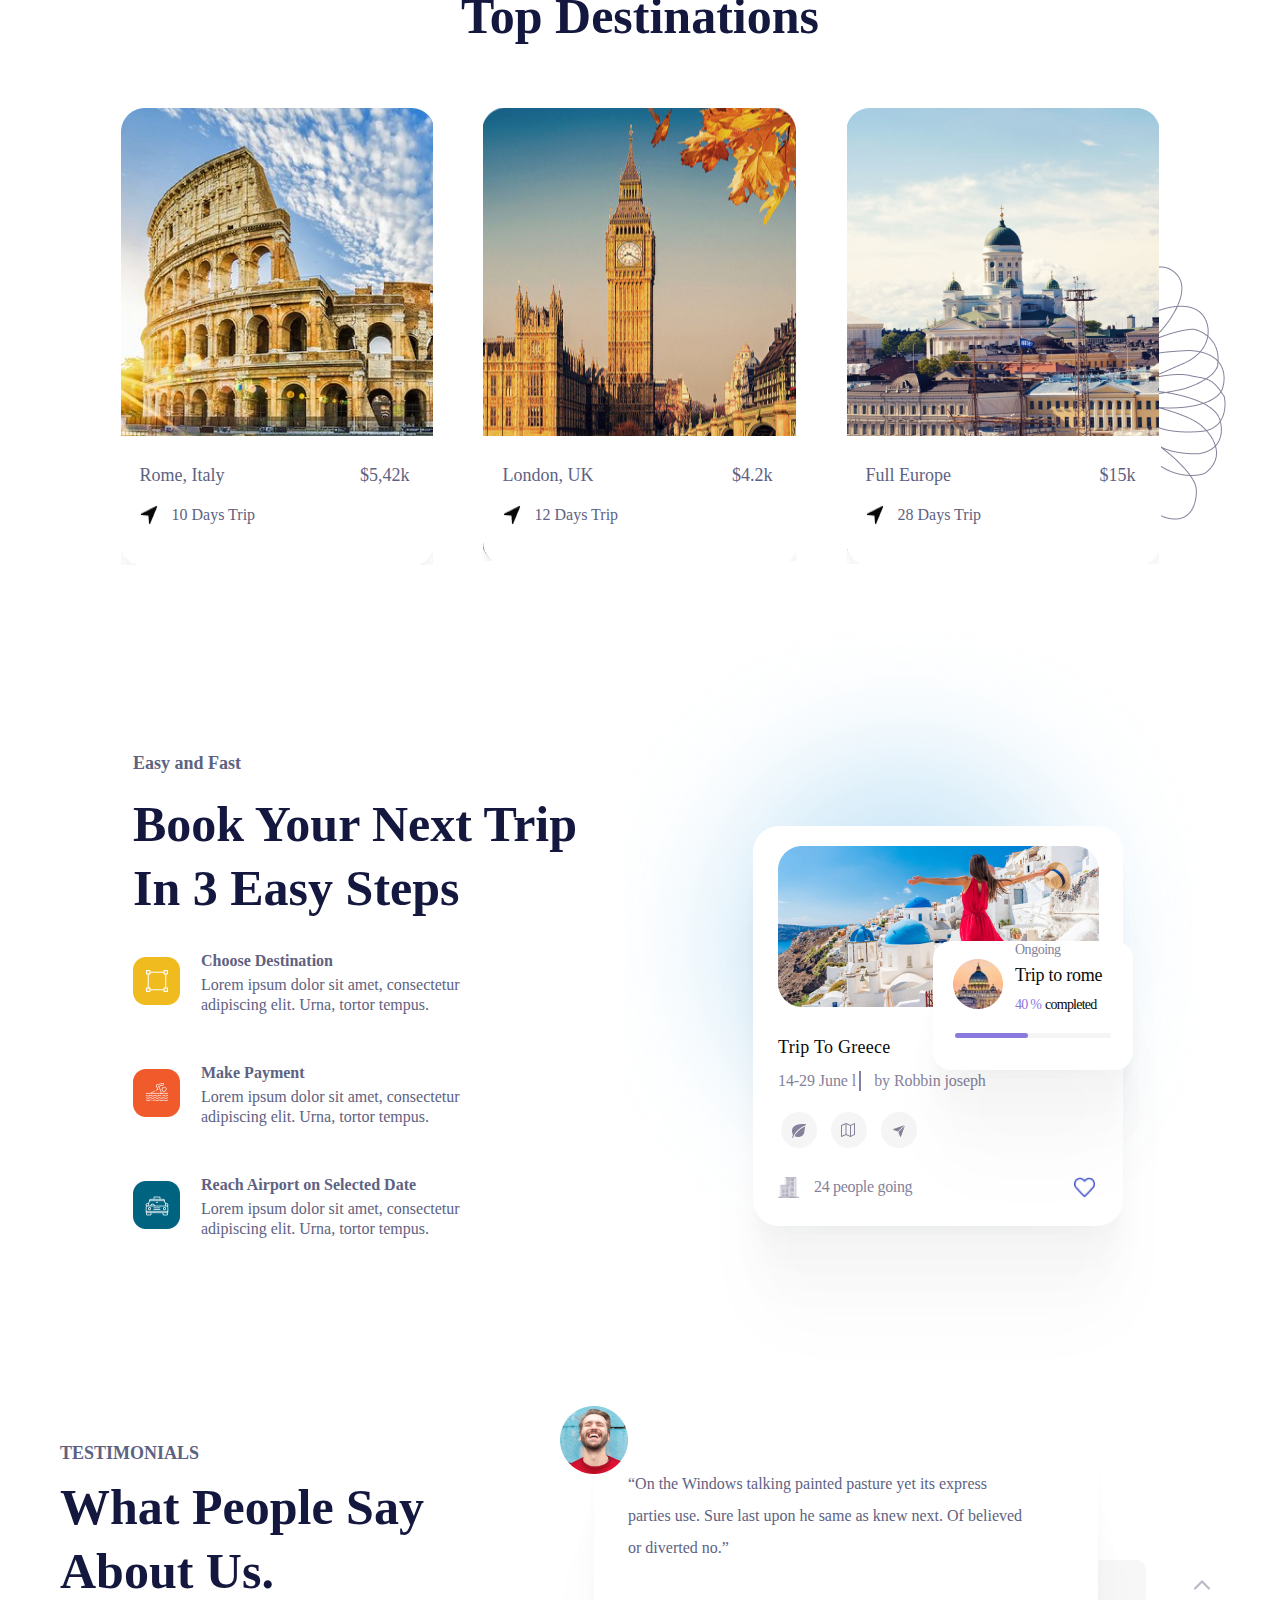
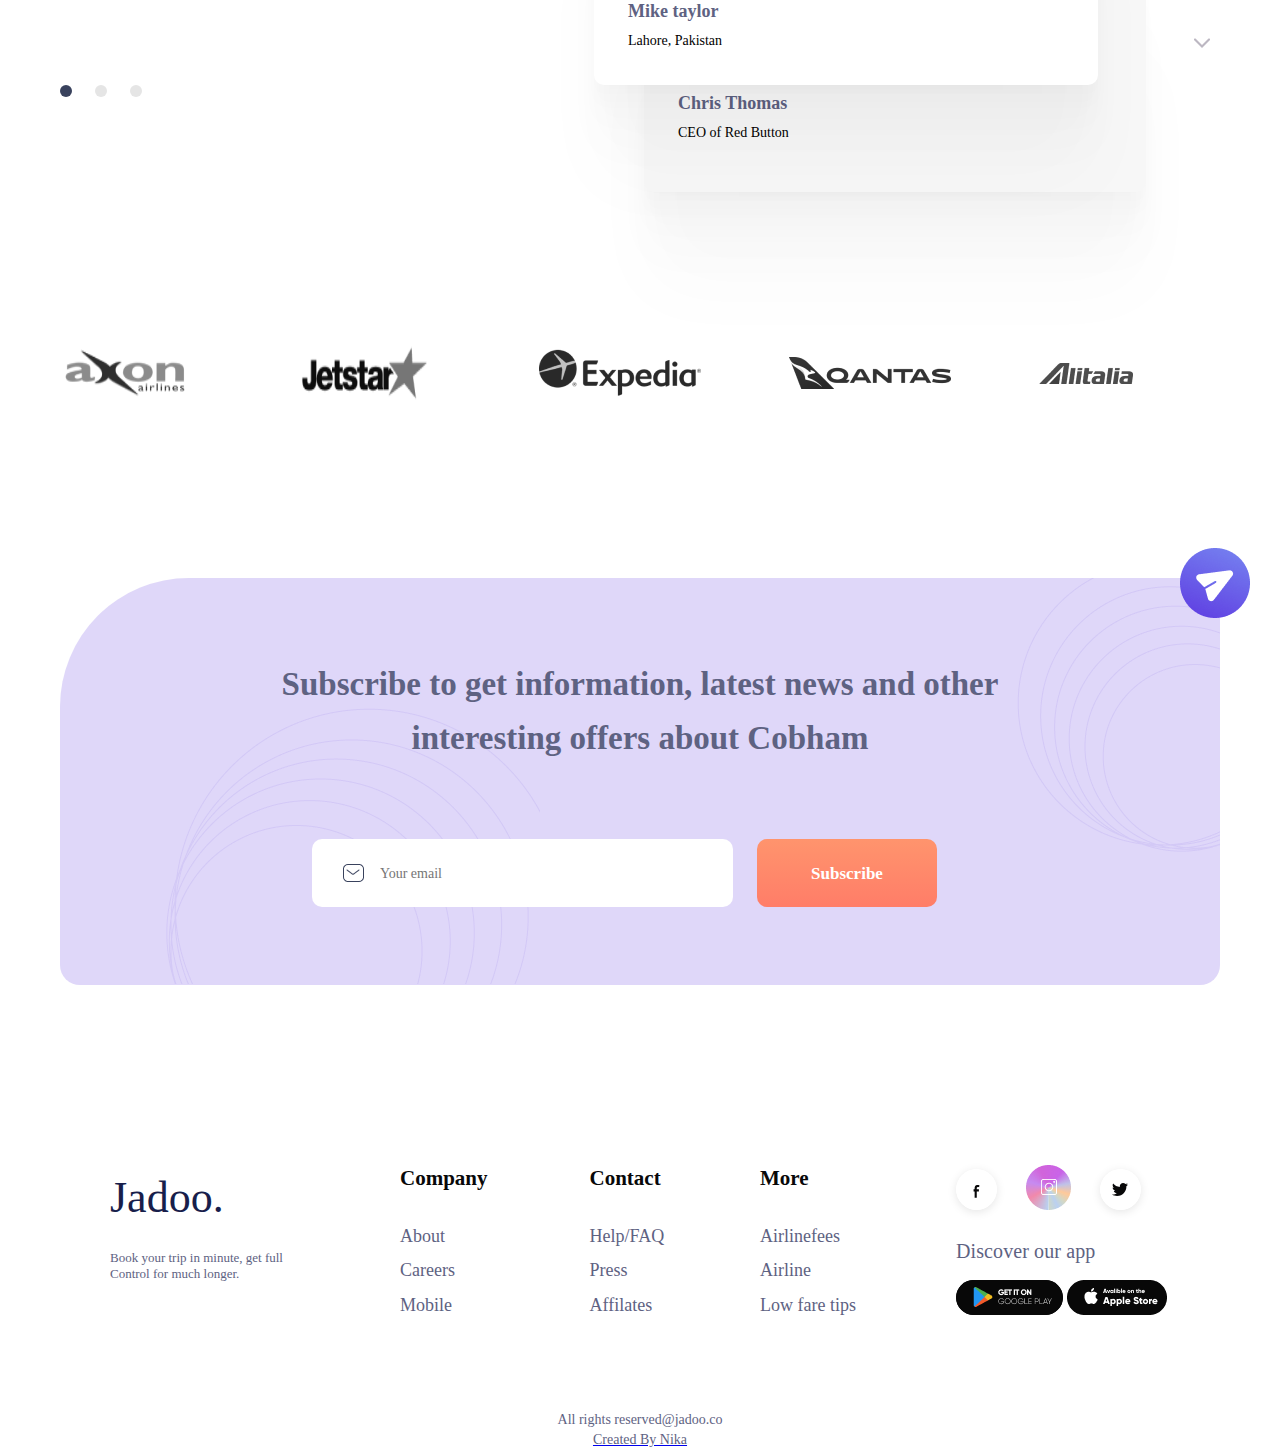
==== commit bf31e80a: "122121" ====
--- a/index.html
+++ b/index.html
@@ -252,7 +252,7 @@
 
 
 
-                <div class="category-card">
+                <div class="category-card1">
 
                     <img src="./img/plane.png" alt="plane" class="category-img">
 
@@ -272,7 +272,7 @@
 
 
 
-                <div class="category-card">
+                <div class="category-card2">
 
                     <img src="./img/microphone.png" alt="microphone" class="category-img">
 
@@ -293,7 +293,7 @@
 
 
 
-                <div class="category-card">
+                <div class="category-card3">
 
                     <img src="./img/settings.png" alt="settings" class="category-img">
 
@@ -362,7 +362,7 @@
 
                 </div>
 
-                <div class="destination-card">
+                <div class="destination-card1">
 
                     <img src="./img/london-uk.png" alt="london-uk" class="destination-card-img">
 
@@ -395,7 +395,7 @@
 
 
 
-                <div class="destination-card">
+                <div class="destination-card2">
 
                     <img src="./img/europe.png" alt="Europe" class="destination-card-img">
 
@@ -515,41 +515,6 @@
 
                 <img src="./img/blue-shadow.png" alt="blue-shadow" class="blue-shadow">
 
-                <div class="ongoing-trip-cont">
-
-                    <img src="./img/Mask Group.png" alt="Mask" class="rome">
-
-                    <div class="ongoing-trip-texts">
-
-                        <h2 class="ongoing-trip-title">
-                            Ongoing
-                        </h2>
-
-                        <h1 class="ongoing-trip-title2">
-                            Trip to rome
-                        </h1>
-
-                        <div class="completed-cont">
-
-                            <p class="pircent">
-                                40 %
-                            </p>
-
-                            <p class="completed">
-                                completed
-                            </p>
-
-                        </div>
-
-                        <div class="label-bg">
-
-                            <div class="label"></div>
-
-                        </div>
-
-                    </div>
-
-                </div>
 
                 <div class="trip-to-greece">
 
@@ -596,6 +561,40 @@
                         <img src="./img/heart (6) 1.png" alt="heart" class="heart">
 
                     </div>
+
+                    <div class="ongoing-trip-cont">
+
+                        <img src="./img/Mask Group.png" alt="Mask" class="rome">
+    
+                        <div class="ongoing-trip-texts">
+    
+                            <h2 class="ongoing-trip-title">
+                                Ongoing
+                            </h2>
+    
+                            <h1 class="ongoing-trip-title2">
+                                Trip to rome
+                            </h1>
+    
+                            <div class="completed-cont">
+    
+                                <p class="pircent">
+                                    40 %
+                                </p>
+    
+                                <p class="completed">
+                                    completed
+                                </p>
+    
+                            </div>
+    
+                            <div class="label-bg">
+    
+                                <div class="label"></div>
+    
+                            </div>
+    
+                        </div>
 
                 </div>
 
--- a/css/style.css
+++ b/css/style.css
@@ -1,4 +1,8 @@
 /* Created By Nika Titilokashvili */
+
+body {
+    overflow-x: scroll;
+}
 
 .decore {
     position: absolute;
@@ -14,12 +18,8 @@
 
 .main-cont {
     max-width: 1160px;
-    width: 100%;
+    width: 99%;
     margin: 0 auto;
-}
-
-html {
-    scroll-behavior: smooth;
 }
 
 /* --------------------- Header --------------------- */
@@ -40,7 +40,8 @@
 }
 
 .header-menu {
-    width: 825px;
+    max-width: 825px;
+    width: 100%;
     height: 40px;
     float: right;
     display: flex;
@@ -50,7 +51,8 @@
 .header__menu {
     display: flex;
     justify-content: space-between;
-    width: 590px;
+    max-width: 590px;
+    width: 100%;
 }
 
 .header__menu-items {
@@ -69,14 +71,16 @@
 }
 
 .reg-cont {
-    width: 183px;
+    max-width: 183px;
+    width: 100%;
     display: flex;
     float: right;
     justify-content: space-between;
 }
 
 .header-reg {
-    width: 102px;
+    max-width: 102px;
+    width: 100%;
     height: 40px;
     background: none;
     border: 1px solid #212832;
@@ -173,7 +177,8 @@
 
 .desitnation-title {
     margin-top: 70px;
-    width: 430px;
+    max-width: 430px;
+    width: 100%;
     height: 30px;
     text-transform: uppercase;
     color: #DF6951;
@@ -187,7 +192,8 @@
 
 .desitnation-title2 {
     height: 267px;
-    width: 545px;
+    max-width: 545px;
+    width: 100%;
     margin-top: 24px;
     letter-spacing: -0.04em;
     z-index: 3;
@@ -204,7 +210,8 @@
 }
 
 .desitnation-text {
-    width: 400px;
+    max-width: 400px;
+    width: 100%;
     height: 90px;
     margin-top: 30px;
     color: #5E6282;
@@ -217,7 +224,8 @@
 }
 
 .desitnations-btn-cont {
-    width: 379px;
+    max-width: 379px;
+    width: 100%;
     height: 60px;
     margin-top: 34px;
     display: flex;
@@ -340,6 +348,7 @@
     display: flex;
     width: 100%;
     justify-content: space-between;
+    flex-wrap: wrap;
 }
 
 .category-card {
@@ -348,6 +357,42 @@
     margin-top: 110px;
     text-align: center;
     align-items: center;
+}
+.category-card:hover .category-card-hov {
+    display: block;
+}
+
+.category-card1 {
+    width: 190px;
+    height: 227px;
+    margin-top: 110px;
+    text-align: center;
+    align-items: center;
+}
+.category-card1:hover .category-card-hov {
+    display: block;
+}
+
+.category-card2 {
+    width: 190px;
+    height: 227px;
+    margin-top: 110px;
+    text-align: center;
+    align-items: center;
+}
+.category-card2:hover .category-card-hov {
+    display: block;
+}
+
+.category-card3 {
+    width: 190px;
+    height: 227px;
+    margin-top: 110px;
+    text-align: center;
+    align-items: center;
+}
+.category-card3:hover .category-card-hov {
+    display: block;
 }
 
 .category-card:hover {
@@ -359,8 +404,31 @@
     transition: 0.7s;
 }
 
-.category-card:hover .category-card-hov {
-    display: block;
+.category-card1:hover {
+    background: #FFFFFF;
+    box-shadow: 0px 100px 80px rgba(0, 0, 0, 0.02), 0px 64.8148px 46.8519px rgba(0, 0, 0, 0.0151852), 0px 38.5185px 25.4815px rgba(0, 0, 0, 0.0121481), 0px 20px 13px rgba(0, 0, 0, 0.01), 0px 8.14815px 6.51852px rgba(0, 0, 0, 0.00785185), 0px 1.85185px 3.14815px rgba(0, 0, 0, 0.00481481);
+    border-radius: 36px;
+    width: 267px;
+    height: 314px;
+    transition: 0.7s;
+}
+
+.category-card2:hover {
+    background: #FFFFFF;
+    box-shadow: 0px 100px 80px rgba(0, 0, 0, 0.02), 0px 64.8148px 46.8519px rgba(0, 0, 0, 0.0151852), 0px 38.5185px 25.4815px rgba(0, 0, 0, 0.0121481), 0px 20px 13px rgba(0, 0, 0, 0.01), 0px 8.14815px 6.51852px rgba(0, 0, 0, 0.00785185), 0px 1.85185px 3.14815px rgba(0, 0, 0, 0.00481481);
+    border-radius: 36px;
+    width: 267px;
+    height: 314px;
+    transition: 0.7s;
+}
+
+.category-card3:hover {
+    background: #FFFFFF;
+    box-shadow: 0px 100px 80px rgba(0, 0, 0, 0.02), 0px 64.8148px 46.8519px rgba(0, 0, 0, 0.0151852), 0px 38.5185px 25.4815px rgba(0, 0, 0, 0.0121481), 0px 20px 13px rgba(0, 0, 0, 0.01), 0px 8.14815px 6.51852px rgba(0, 0, 0, 0.00785185), 0px 1.85185px 3.14815px rgba(0, 0, 0, 0.00481481);
+    border-radius: 36px;
+    width: 267px;
+    height: 314px;
+    transition: 0.7s;
 }
 
 .category-card-hov {
@@ -435,6 +503,7 @@
     position: relative;
     display: flex;
     justify-content: space-between;
+    flex-wrap: wrap;
 }
 
 .destination-card {
@@ -445,8 +514,25 @@
     box-shadow: (0px 100px 80px rgba(0, 0, 0, 0.02)), (0px 64.8148px 46.8519px rgba(0, 0, 0, 0.0151852)), (0px 38.5185px 25.4815px rgba(0, 0, 0, 0.0121481)), (0px 20px 13px rgba(0, 0, 0, 0.01)), (0px 8.14815px 6.51852px rgba(0, 0, 0, 0.00785185)), (0px 1.85185px 3.14815px rgba(0, 0, 0, 0.00481481));
 }
 
+.destination-card1 {
+    width: 315px;
+    height: 457px;
+    border-radius: 24px;
+    position: relative;
+    box-shadow: (0px 100px 80px rgba(0, 0, 0, 0.02)), (0px 64.8148px 46.8519px rgba(0, 0, 0, 0.0151852)), (0px 38.5185px 25.4815px rgba(0, 0, 0, 0.0121481)), (0px 20px 13px rgba(0, 0, 0, 0.01)), (0px 8.14815px 6.51852px rgba(0, 0, 0, 0.00785185)), (0px 1.85185px 3.14815px rgba(0, 0, 0, 0.00481481));
+}
+
+.destination-card2 {
+    width: 315px;
+    height: 457px;
+    border-radius: 24px;
+    position: relative;
+    box-shadow: (0px 100px 80px rgba(0, 0, 0, 0.02)), (0px 64.8148px 46.8519px rgba(0, 0, 0, 0.0151852)), (0px 38.5185px 25.4815px rgba(0, 0, 0, 0.0121481)), (0px 20px 13px rgba(0, 0, 0, 0.01)), (0px 8.14815px 6.51852px rgba(0, 0, 0, 0.00785185)), (0px 1.85185px 3.14815px rgba(0, 0, 0, 0.00481481));
+}
+
 .destination-card-img {
     margin: 0 auto;
+    max-width: 100%;
 }
 
 .destination-card:hover {
@@ -455,15 +541,28 @@
     transition: 0.5s;
 }
 
+.destination-card1:hover {
+    filter: drop-shadow(0px 100px 80px rgba(0, 0, 0, 0.02)) drop-shadow(0px 64.8148px 46.8519px rgba(0, 0, 0, 0.0151852)) drop-shadow(0px 38.5185px 25.4815px rgba(0, 0, 0, 0.0121481)) drop-shadow(0px 20px 13px rgba(0, 0, 0, 0.01)) drop-shadow(0px 8.14815px 6.51852px rgba(0, 0, 0, 0.00785185)) drop-shadow(0px 1.85185px 3.14815px rgba(0, 0, 0, 0.00481481));
+    border-radius: 24px;
+    transition: 0.5s;
+}
+
+.destination-card2:hover {
+    filter: drop-shadow(0px 100px 80px rgba(0, 0, 0, 0.02)) drop-shadow(0px 64.8148px 46.8519px rgba(0, 0, 0, 0.0151852)) drop-shadow(0px 38.5185px 25.4815px rgba(0, 0, 0, 0.0121481)) drop-shadow(0px 20px 13px rgba(0, 0, 0, 0.01)) drop-shadow(0px 8.14815px 6.51852px rgba(0, 0, 0, 0.00785185)) drop-shadow(0px 1.85185px 3.14815px rgba(0, 0, 0, 0.00481481));
+    border-radius: 24px;
+    transition: 0.5s;
+}
+
 .desitnation-card-texts {
     width: 317px;
+    max-width: 100%;
     height: 130px;
     background: #FFFFFF;
     border-radius: 0px 0px 24px 24px;
     position: absolute;
-    left: -1px;
+    left: 0;
     right: 0;
-    bottom: 0;
+    bottom: -1px;
 }
 
 .designation-card-nameprice {
@@ -533,7 +632,8 @@
 }
 
 .next-trip {
-    width: 500px;
+    max-width: 500px;
+    width: 100%;
 }
 
 .easy-steps-title {
@@ -548,7 +648,8 @@
 
 .easy-steps-title2 {
     margin-top: 15px;
-    width: 450px;
+    max-width: 450px;
+    width: 100%;
     color: #14183E;
 
     font-family: 'Volkhov';
@@ -560,13 +661,15 @@
 }
 
 .easy-steps-lists {
-    width: 395px;
+    max-width: 395px;
+    width: 100%;
     height: 289px;
     margin-top: 31px;
 }
 
 .choose-destination-cont {
-    width: 395px;
+    max-width: 395px;
+    width: 100%;
     height: 64px;
     display: flex;
 }
@@ -600,7 +703,8 @@
 }
 
 .make-payment-cont {
-    width: 395px;
+    max-width: 395px;
+    width: 100%;
     height: 64px;
     display: flex;
     margin-top: 48px;
@@ -716,8 +820,8 @@
 
 .ongoing-trip-cont {
     position: absolute;
-    top: 298px;
-    right: 20px;
+    top: 280px;
+    right: -10px;
     width: 263px;
     height: 129px;
     display: flex;
@@ -815,11 +919,11 @@
 
 .people-say {
     max-width: 1160px;
+    width: 100%;
     margin-top: 200px;
     margin: 200px auto 0 75px;
     display: flex;
     position: relative;
-    width: 100%;
 }
 
 .testimonial-titles {
@@ -1046,7 +1150,8 @@
 .subscribe-title {
     margin: 0 auto;
     padding-top: 79px;
-    width: 859px;
+    max-width: 859px;
+    width: 100%;
     height: 108px;
     color: #5E6282;
 
@@ -1126,7 +1231,8 @@
 /* ----------------------------- last-header -------------------------- */
 
 #last-header {
-    width: 1060px;
+    max-width: 1060px;
+    width: 100%;
     height: 160px;
     margin: 180px auto 0 auto;
     display: flex;
@@ -1383,6 +1489,7 @@
     float: right;
     display: none;
 }
+
 .en-cont:hover {
     cursor: pointer;
 }
@@ -1465,7 +1572,62 @@
     }
 
     .subscribe-pluses {
+        display: none;
+    }
+
+}
+
+@media (max-width: 1340px) {
+
+    .people-say {
+        margin-left: 0;
+    }
+
+    .partners-cont {
+        margin-left: 0;
+    }
+
+}
+
+@media (max-width: 1310px) {
+
+    .pluses {
+        transform: translateX(-20px);
+    }
+
+}
+
+@media (max-width: 1280px) {   
+
+    .trip-to-greece {
+        position: relative;
+    }
+
+    .ongoing-trip-cont {
+        width: 200px;
+        top: 115px;
+    }
+
+    .label-bg {
+        position: absolute;
+        margin-top: 20px;
+        left: 22px;
+    }
+
+}
+
+@media (max-width: 1238px) {
+
+    .big-send {
         right: 0;
+    }
+
+}
+
+@media (max-width: 1230px) {
+
+    .main-cont {
+        padding: 0;
     }
 
 }
@@ -1485,6 +1647,26 @@
         margin-left: 8px;
     }
 
+    .desitnation-bg {
+        display: none;
+    }
+
+    /* .ongoing-trip-cont {
+        right: 100px;
+        top: 450px;
+    } */
+
+}
+
+@media (max-width: 1200px) {
+
+    .blue-shadow {
+        display: none;
+    }
+    
+    .trip-to-greece-cont {
+        margin: 0 auto 0 auto;
+    }
 }
 
 @media (max-width: 990px) {
@@ -1505,6 +1687,70 @@
         display: flex;
         z-index: 999;
     }
+    
+    .destination-card {
+        margin-right: 10px;
+    }
+
+    .destination-card1 {
+        margin-right: 10px;
+    }
+
+}
+
+
+
+@media (max-width: 1090px) {
+
+    .main-cont {
+        padding: 0 5px;
+    }
+
+}
+
+@media (max-width: 982px) {
+
+    .destination-card {
+        margin: 0 25px 0 auto;
+    }
+
+    .destination-card1 {
+        margin: 0 auto 0 25px;
+    }
+
+    .destination-card2 {
+        margin: 25px auto 0 auto; 
+    }
+
+}
+
+@media (max-width: 980px) {
+
+    .people-cont {
+        margin-left: 50px;
+    }
+
+}
+
+@media (max-width: 930px) {
+
+    #easy-steps {
+        display: block;
+        margin: 0;
+    }
+
+    .trip-to-greece-cont {
+        margin-top: 30px;
+    }
+
+    .ongoing-trip-cont {
+        right: 0px;
+    }
+
+    .next-trip {
+        margin: 0 auto;
+        text-align: center;
+    }
 
 }
 
@@ -1515,6 +1761,58 @@
         height: 600px;
     }
 
+    .social-network__cont {
+        margin-left: 10px;
+    }
+
+}
+
+@media (max-width: 898px) {
+
+    .people-say {
+        display: grid;
+    }
+
+    .testimonial-titles {
+        margin: 0 auto;
+    }
+
+    .people-cont {
+        margin: 100px auto 0 auto;
+    }
+
+    .vector-up {
+        top: 500px;
+    }
+
+    .vector-down1 {
+        top: 580px;
+    }
+
+}
+
+@media (max-width: 890px) {
+
+    .pluses {
+        display: none;
+    }
+
+}
+
+@media (max-width: 820px) {
+
+    .partners-cont {
+        flex-wrap: wrap;
+    }
+
+    .partners {
+        margin: 0 15px;
+    }
+
+    .last__header-abouts-cont {
+        margin-left: 10px;
+    }
+
 }
 
 @media (max-width: 800px) {
@@ -1536,13 +1834,140 @@
         width: 95%;
     }
 
+    .page1-desitnations {
+        height: 720px;
+    }
+
+    .category-card3 {
+        align-self: center;
+    }
+
+
+}
+
+@media (max-width: 780px) {
+
+    /* .category-cards {
+        display: block;
+    } */
+
+    .category-card {
+        margin: 50px auto 60px auto;
+    }
+
+    .category-card1 {
+        margin: 50px auto 60px auto;
+    }
+
+    .category-card2 {
+        margin: 50px auto 60px auto;
+    }
+
+    .category-card3 {
+        margin: 50px auto 60px auto;
+    }
+
+}
+
+@media (max-width: 760px) {
+
+    #last-header {
+        flex-wrap: wrap;
+        height: auto;
+    }
+
+    .social-network__cont {
+        margin: 50px auto 0 auto;
+    }
+
+    .social-text {
+        text-align: center;
+    }
+
+}
+
+@media (max-width: 715px) {
+
+    .last__header-abouts-cont {
+        margin: 0 auto 0 auto;
+    }
+
+    .jadoo-cont {
+        margin: 0 auto;
+    }
+
+}
+ 
+@media (max-width: 700px) {
+
+    .destination-card {
+        margin: 0 10px 0 auto;
+    }
+
+    .destination-card1 {
+        margin: 0 auto 0 10px;
+    }
+
+}
+
+@media (max-width: 666px) {
+    
+    .destination-card {
+        margin: 0 auto 25px auto;
+    }
+
+    .destination-card1 {
+        margin: 0 auto 25px auto;
+    }
+
+    .destination-card2 {
+        margin: 0 auto 0 auto;
+    }
+
+}
+
+/* @media (max-width: 610px) {
+
+
+
+} */
+
+@media (max-width: 600px) {
+
+    #easy-steps {
+        transform: translateX(50px);
+        margin: 50px auto 0 auto;
+    }
+
+}
+
+@media (max-width: 550px) {
+
+    #easy-steps {
+        transform: translateX(30px);
+    }
+
+}
+
+@media (max-width: 530px) {
+
+    .testimonial-titles {
+        margin-left: 20px;
+        border: 2px solid greenyellow;
+    }
+
+    .easy-steps-title2 {
+        font-size: 45px;
+        line-height: 55px;
+    }
+
 }
 
 @media (max-width: 510px) {
 
-    .desitnation-title2 {
-        font-size: 70px;
-        line-height: 70px;
+    .easy-steps-title2 {
+        font-size: 40px;
+        line-height: 40px;
     }
 
     .desitnation-text {
@@ -1551,6 +1976,30 @@
 
     .desitnation-cont {
         margin-top: 10px;
+    }
+
+    .page1-desitnations {
+        height: 600px;
+    }
+
+}
+
+@media (max-width: 506px) {
+
+    .next-trip {
+        margin-left: 0;
+    }
+
+    .easy-steps {
+        margin-left: 0;
+    }
+
+}
+
+@media (max-width: 480px) {
+
+    .easy-steps-title2 {
+        width: 318px;
     }
 
 }
@@ -1596,6 +2045,30 @@
         margin-left: 10px;
     }
 
+    .easy-steps {
+        margin: 0 auto;
+    }
+
+    .choose-destination-cont {
+        height: auto;
+        width: 318px;
+        display: grid;
+    }
+
+    .make-payment-cont {
+        height: auto;
+        width: 318px;
+        display: grid;
+    }
+
+    .easy-steps-list-img {
+        margin: 0 auto 25px auto;
+    }
+
+    .trip-to-greece {
+        margin-top: 220px;
+    }
+
 }
 
 @media (max-width: 410px) {
@@ -1615,7 +2088,7 @@
 
 }
 
-@media (max-width: 380px)  {
+@media (max-width: 380px) {
 
     .desitnation-btn {
         width: 140px;
@@ -1648,4 +2121,24 @@
         width: 90%;
     }
 
+}
+
+@media (max-width: 350px) {
+
+    .category-title2 {
+        font-size: 45px;
+    }
+
+    .destination-card {
+        max-width: 90vw;
+    }
+
+    .destination-card1 {
+        max-width: 90vw;
+    }
+
+    .destination-card2 {
+        max-width: 90vw;
+    }
+
 }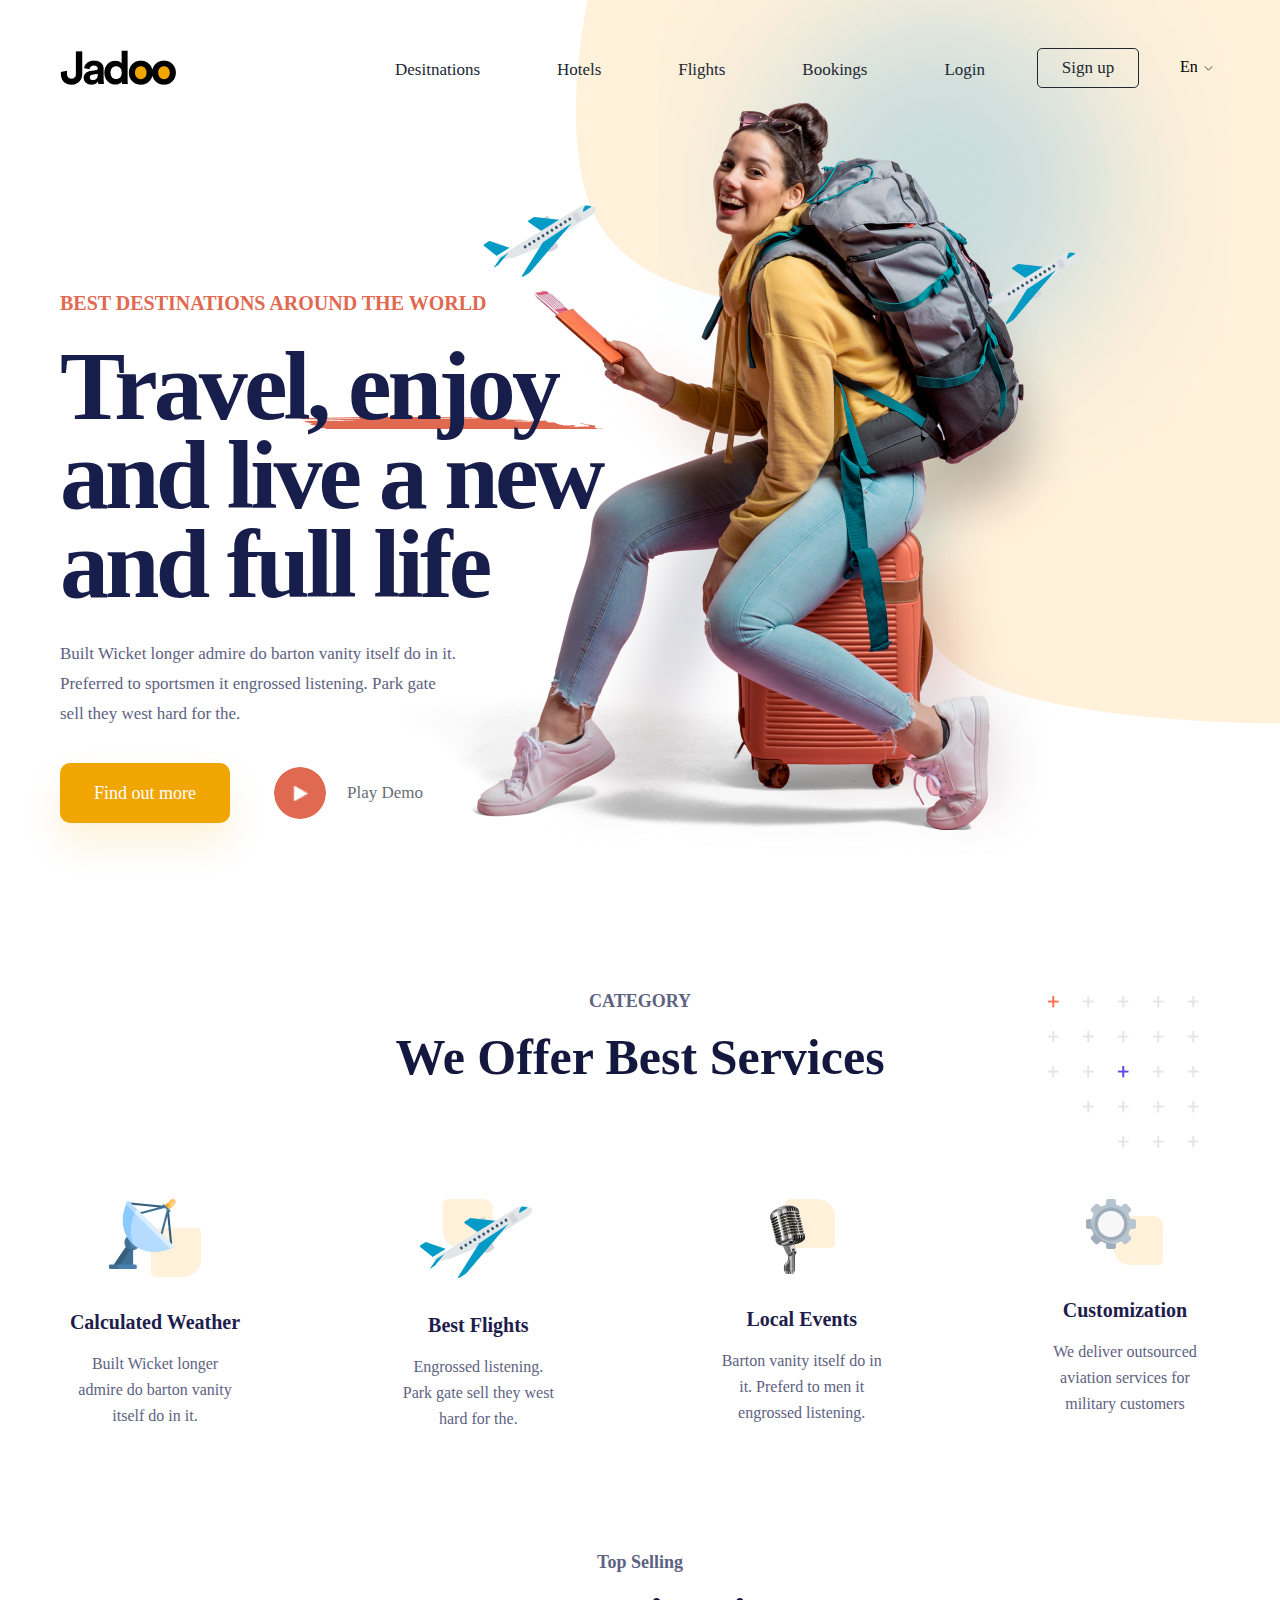
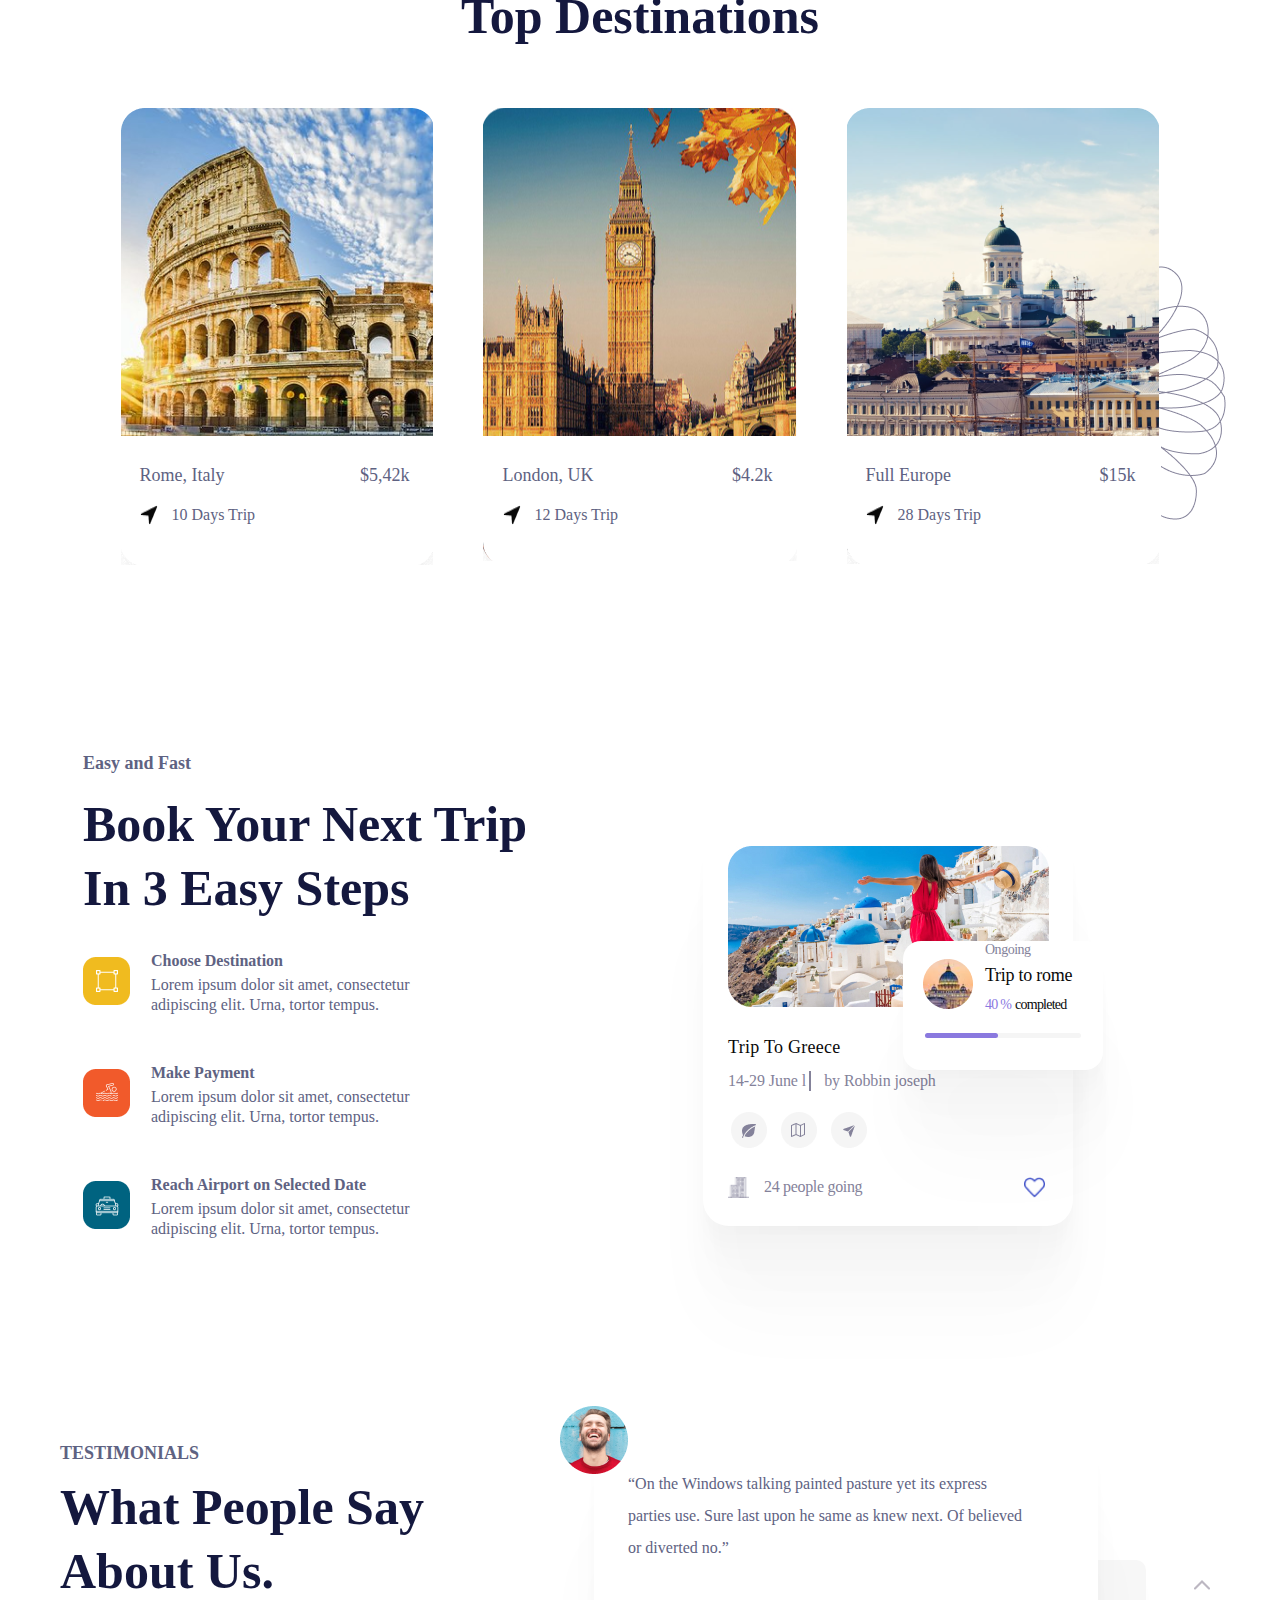
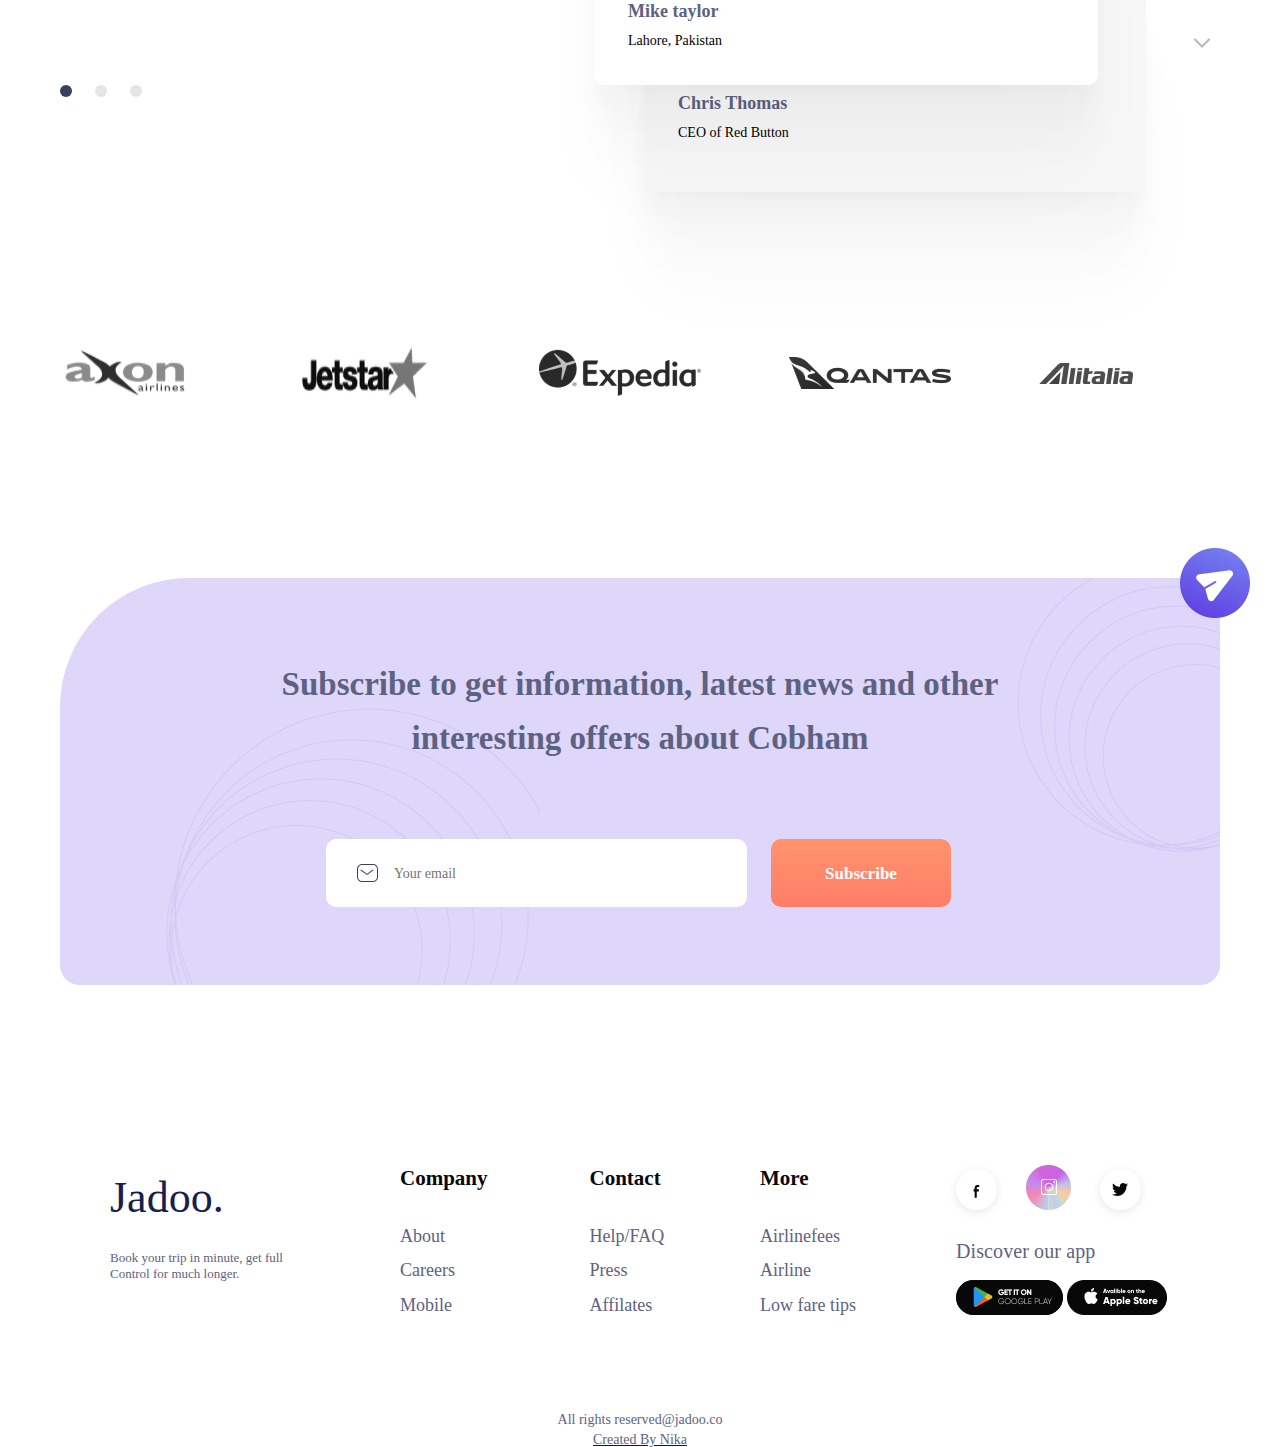
==== commit e4611a41: "ssss" ====
--- a/index.html
+++ b/index.html
@@ -135,7 +135,7 @@
             </ul>
 
             <div class="log-reg-cont">
-                
+
                 <a href="#">
                     <h3 class="log-resp">Login</h3>
                 </a>
@@ -565,40 +565,40 @@
                     <div class="ongoing-trip-cont">
 
                         <img src="./img/Mask Group.png" alt="Mask" class="rome">
-    
+
                         <div class="ongoing-trip-texts">
-    
+
                             <h2 class="ongoing-trip-title">
                                 Ongoing
                             </h2>
-    
+
                             <h1 class="ongoing-trip-title2">
                                 Trip to rome
                             </h1>
-    
+
                             <div class="completed-cont">
-    
+
                                 <p class="pircent">
                                     40 %
                                 </p>
-    
+
                                 <p class="completed">
                                     completed
                                 </p>
-    
+
                             </div>
-    
+
                             <div class="label-bg">
-    
+
                                 <div class="label"></div>
-    
+
                             </div>
-    
-                        </div>
-
-                </div>
-
-            </div>
+
+                        </div>
+
+                    </div>
+
+                </div>
 
         </section>
 
@@ -684,7 +684,7 @@
 
             <img src="./img/jetstar.png" alt="jetstar" class="partners">
 
-            <img src="./img/expedia.png" alt="expedia" class="partners">
+            <img src="./img/expedia.png" alt="expedia" class="partners partner-exp">
 
             <img src="./img/image 30.png" alt="qantas" class="partners-qantas">
 
--- a/css/style.css
+++ b/css/style.css
@@ -1,8 +1,8 @@
 /* Created By Nika Titilokashvili */
 
-body {
-    overflow-x: scroll;
-}
+/* body {
+    overflow-x: hidden;
+} */
 
 .decore {
     position: absolute;
@@ -358,6 +358,7 @@
     text-align: center;
     align-items: center;
 }
+
 .category-card:hover .category-card-hov {
     display: block;
 }
@@ -369,6 +370,7 @@
     text-align: center;
     align-items: center;
 }
+
 .category-card1:hover .category-card-hov {
     display: block;
 }
@@ -380,6 +382,7 @@
     text-align: center;
     align-items: center;
 }
+
 .category-card2:hover .category-card-hov {
     display: block;
 }
@@ -391,6 +394,7 @@
     text-align: center;
     align-items: center;
 }
+
 .category-card3:hover .category-card-hov {
     display: block;
 }
@@ -627,7 +631,7 @@
     max-width: 1114px;
     width: 100%;
     margin: 185px auto 0 auto;
-    transform: translateX(50px);
+    /* transform: translateX(50px); */
     display: flex;
 }
 
@@ -717,6 +721,7 @@
 }
 
 .trip-to-greece {
+    position: relative;
     width: 370px;
     height: 400px;
     margin-top: 60px;
@@ -820,8 +825,8 @@
 
 .ongoing-trip-cont {
     position: absolute;
-    top: 280px;
-    right: -10px;
+    top: 219px;
+    left: 200px;
     width: 263px;
     height: 129px;
     display: flex;
@@ -1010,7 +1015,8 @@
 
 .mike-say {
     color: #5E6282;
-    width: 402px;
+    max-width: 402px;
+    width: 90%;
     margin-top: 28px;
     margin-left: 34px;
 
@@ -1174,7 +1180,6 @@
     height: 68px;
     background: #FFFFFF;
     border-radius: 10px;
-    margin-left: 252px;
     background-image: url(../img/email.png);
     background-repeat: no-repeat;
     background-position: 31px;
@@ -1196,6 +1201,8 @@
 .email-btn-cont {
     display: flex;
     margin-top: 74px;
+    margin: 74px auto 0 auto;
+    width: 628px;
 }
 
 .subscribe-btn {
@@ -1451,6 +1458,7 @@
     height: 38px;
     float: right;
     display: none;
+    margin-right: 10px;
 }
 
 .burger-lines:hover {
@@ -1484,7 +1492,7 @@
 
 .en-cont {
     width: 40px;
-    margin-right: 50px;
+    margin-right: 60px;
     margin-top: -30px;
     float: right;
     display: none;
@@ -1597,7 +1605,7 @@
 
 }
 
-@media (max-width: 1280px) {   
+@media (max-width: 1280px) {
 
     .trip-to-greece {
         position: relative;
@@ -1663,7 +1671,7 @@
     .blue-shadow {
         display: none;
     }
-    
+
     .trip-to-greece-cont {
         margin: 0 auto 0 auto;
     }
@@ -1687,7 +1695,7 @@
         display: flex;
         z-index: 999;
     }
-    
+
     .destination-card {
         margin-right: 10px;
     }
@@ -1719,7 +1727,7 @@
     }
 
     .destination-card2 {
-        margin: 25px auto 0 auto; 
+        margin: 25px auto 0 auto;
     }
 
 }
@@ -1813,6 +1821,10 @@
         margin-left: 10px;
     }
 
+    .partners-alitalia {
+        margin: 0 auto;
+    }
+
 }
 
 @media (max-width: 800px) {
@@ -1886,6 +1898,12 @@
 
 }
 
+@media (max-width: 741px) {
+    .partners-qantas {
+        margin: 0 auto;
+    }
+}
+
 @media (max-width: 715px) {
 
     .last__header-abouts-cont {
@@ -1897,7 +1915,7 @@
     }
 
 }
- 
+
 @media (max-width: 700px) {
 
     .destination-card {
@@ -1911,7 +1929,7 @@
 }
 
 @media (max-width: 666px) {
-    
+
     .destination-card {
         margin: 0 auto 25px auto;
     }
@@ -1926,35 +1944,90 @@
 
 }
 
+@media (max-width: 660px) {
+
+    .email-btn-cont {
+        max-width: 425px;
+        width: 95%;
+        margin-top: 40px;
+        display: grid;
+        flex-wrap: wrap;
+    }
+
+    .email__input-cont {
+        max-width: 421px;
+        width: 100%;
+    }
+
+    .subscribe-btn {
+        margin: 10px auto 0 auto;
+    }
+
+}
+
 /* @media (max-width: 610px) {
 
 
 
 } */
 
-@media (max-width: 600px) {
+/* @media (max-width: 600px) {
 
     #easy-steps {
         transform: translateX(50px);
         margin: 50px auto 0 auto;
     }
 
+} */
+
+@media (max-width: 625px) {
+
+    .mike-photo {
+        transform: translateX(1px);
+    }
+
+    .mike-cont {
+        margin-left: 2px;
+    }
+
+    .cris-cont {
+        margin-left: 25px;
+    }
+
+    .subscribe-title {
+        line-height: 30px;
+    }
+
+}
+
+@media (max-width: 577px) {
+    .partners {
+        margin: 0 auto;
+    }
+}
+
+@media (max-width: 555px) {
+
+    .mike-cont {
+        width: 93vw;
+    }
+
+    .cris-cont {
+        width: 90vw;
+        margin-left: 10px;
+    }
+
 }
 
 @media (max-width: 550px) {
 
-    #easy-steps {
-        transform: translateX(30px);
+    .testimonial-titles {
+        margin: 0;
     }
 
 }
 
 @media (max-width: 530px) {
-
-    .testimonial-titles {
-        margin-left: 20px;
-        border: 2px solid greenyellow;
-    }
 
     .easy-steps-title2 {
         font-size: 45px;
@@ -1996,10 +2069,15 @@
 
 }
 
-@media (max-width: 480px) {
-
-    .easy-steps-title2 {
-        width: 318px;
+@media (max-width: 486px) {
+
+    /* .partner-exp {
+        top: 60px;
+        margin: 0 auto 0 auto;
+    } */
+
+    .partners-alitalia {
+        margin-top: 70px;
     }
 
 }
@@ -2039,26 +2117,38 @@
 
 }
 
+@media (max-width: 425px) {
+
+    .ongoing-trip-cont {
+        left: 170px;
+    }
+
+}
+
 @media (max-width: 420px) {
 
     .play-btn {
         margin-left: 10px;
     }
 
-    .easy-steps {
+    #easy-steps {
         margin: 0 auto;
+        text-align: center;
+        /* transform: translateX(50px); */
     }
 
     .choose-destination-cont {
         height: auto;
         width: 318px;
         display: grid;
+        margin: 0 auto;
     }
 
     .make-payment-cont {
         height: auto;
         width: 318px;
         display: grid;
+        margin: 25px auto 0 auto;
     }
 
     .easy-steps-list-img {
@@ -2075,6 +2165,34 @@
 
     .desitnation-title {
         font-size: 15px;
+    }
+
+}
+
+@media (max-width: 400px) {
+
+    .trip-to-greece {
+        width: 318px;
+    }
+
+    .trip-girl {
+        margin-left: 0;
+    }
+
+    .heart {
+        margin-left: 100px;
+    }
+
+    .ongoing-trip-cont {
+        left: 120px;
+    }
+
+}
+
+@media (max-width: 390px) {
+
+    .testimonial-titles {
+        width: 320px;
     }
 
 }
@@ -2121,6 +2239,10 @@
         width: 90%;
     }
 
+    .subscribe-title {
+        font-size: 30px;
+    }
+
 }
 
 @media (max-width: 350px) {
@@ -2141,4 +2263,28 @@
         max-width: 90vw;
     }
 
+}
+
+@media (max-width: 347px) {
+
+    .trip-to-greece {
+        width: 295px;
+    }
+
+    .trip-girl {
+        width: 295px;
+    }
+
+    .ongoing-trip-cont {
+        left: 100px;
+    }
+
+}
+
+@media (max-width: 330px) {
+
+    .subscribe-title {
+        font-size: 25px;
+    }
+
 }